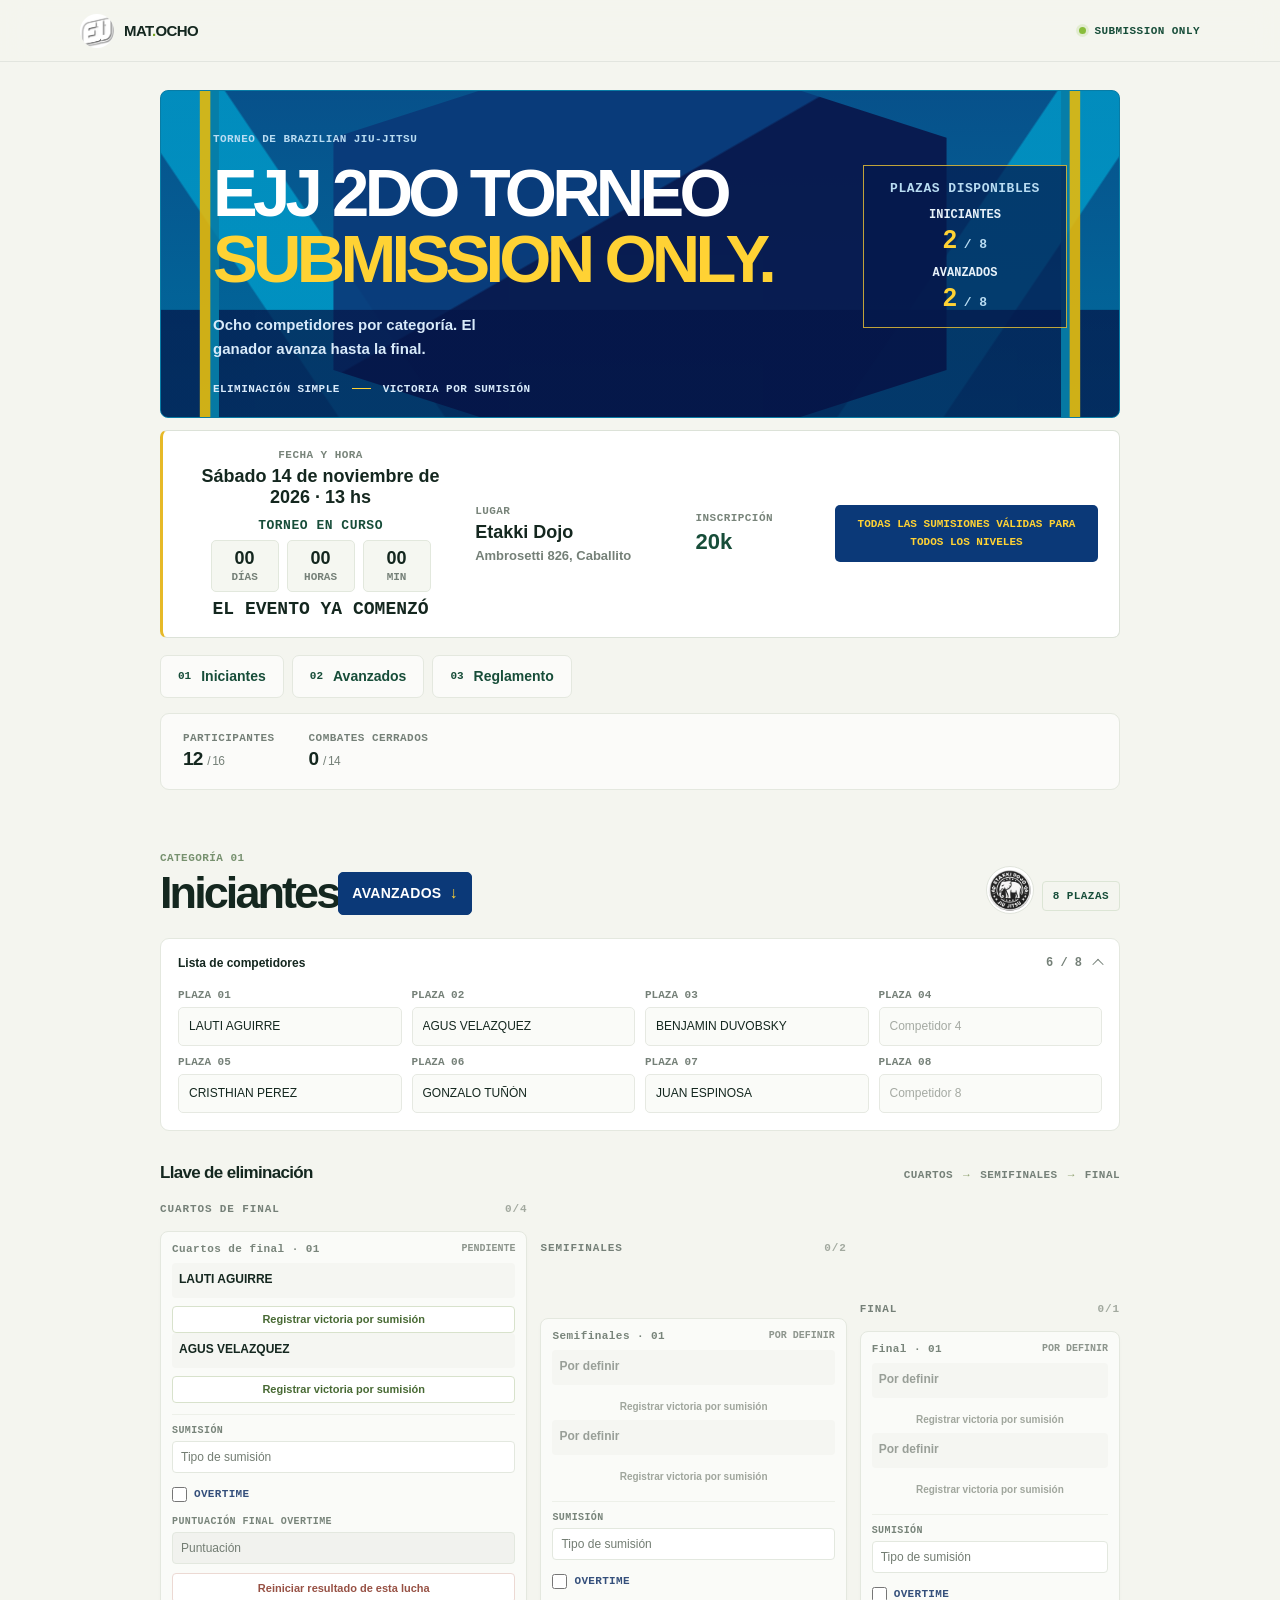
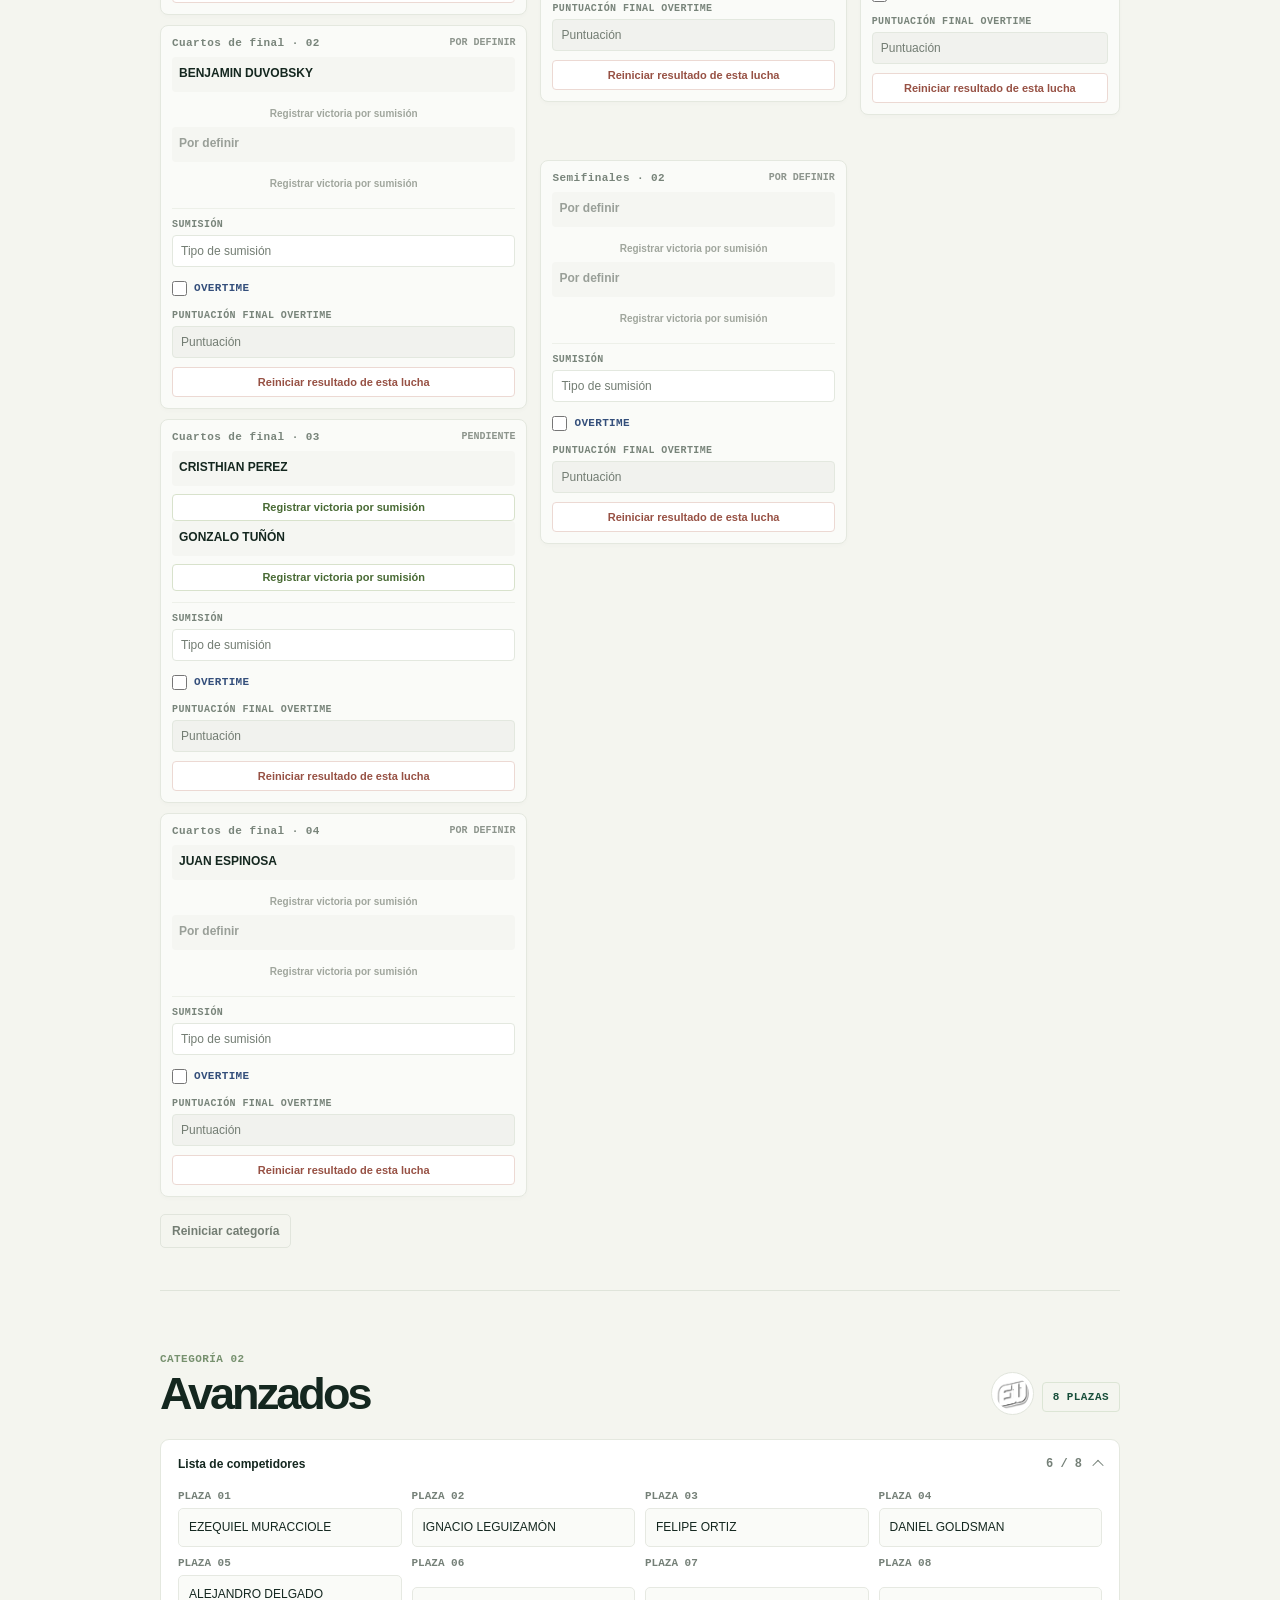
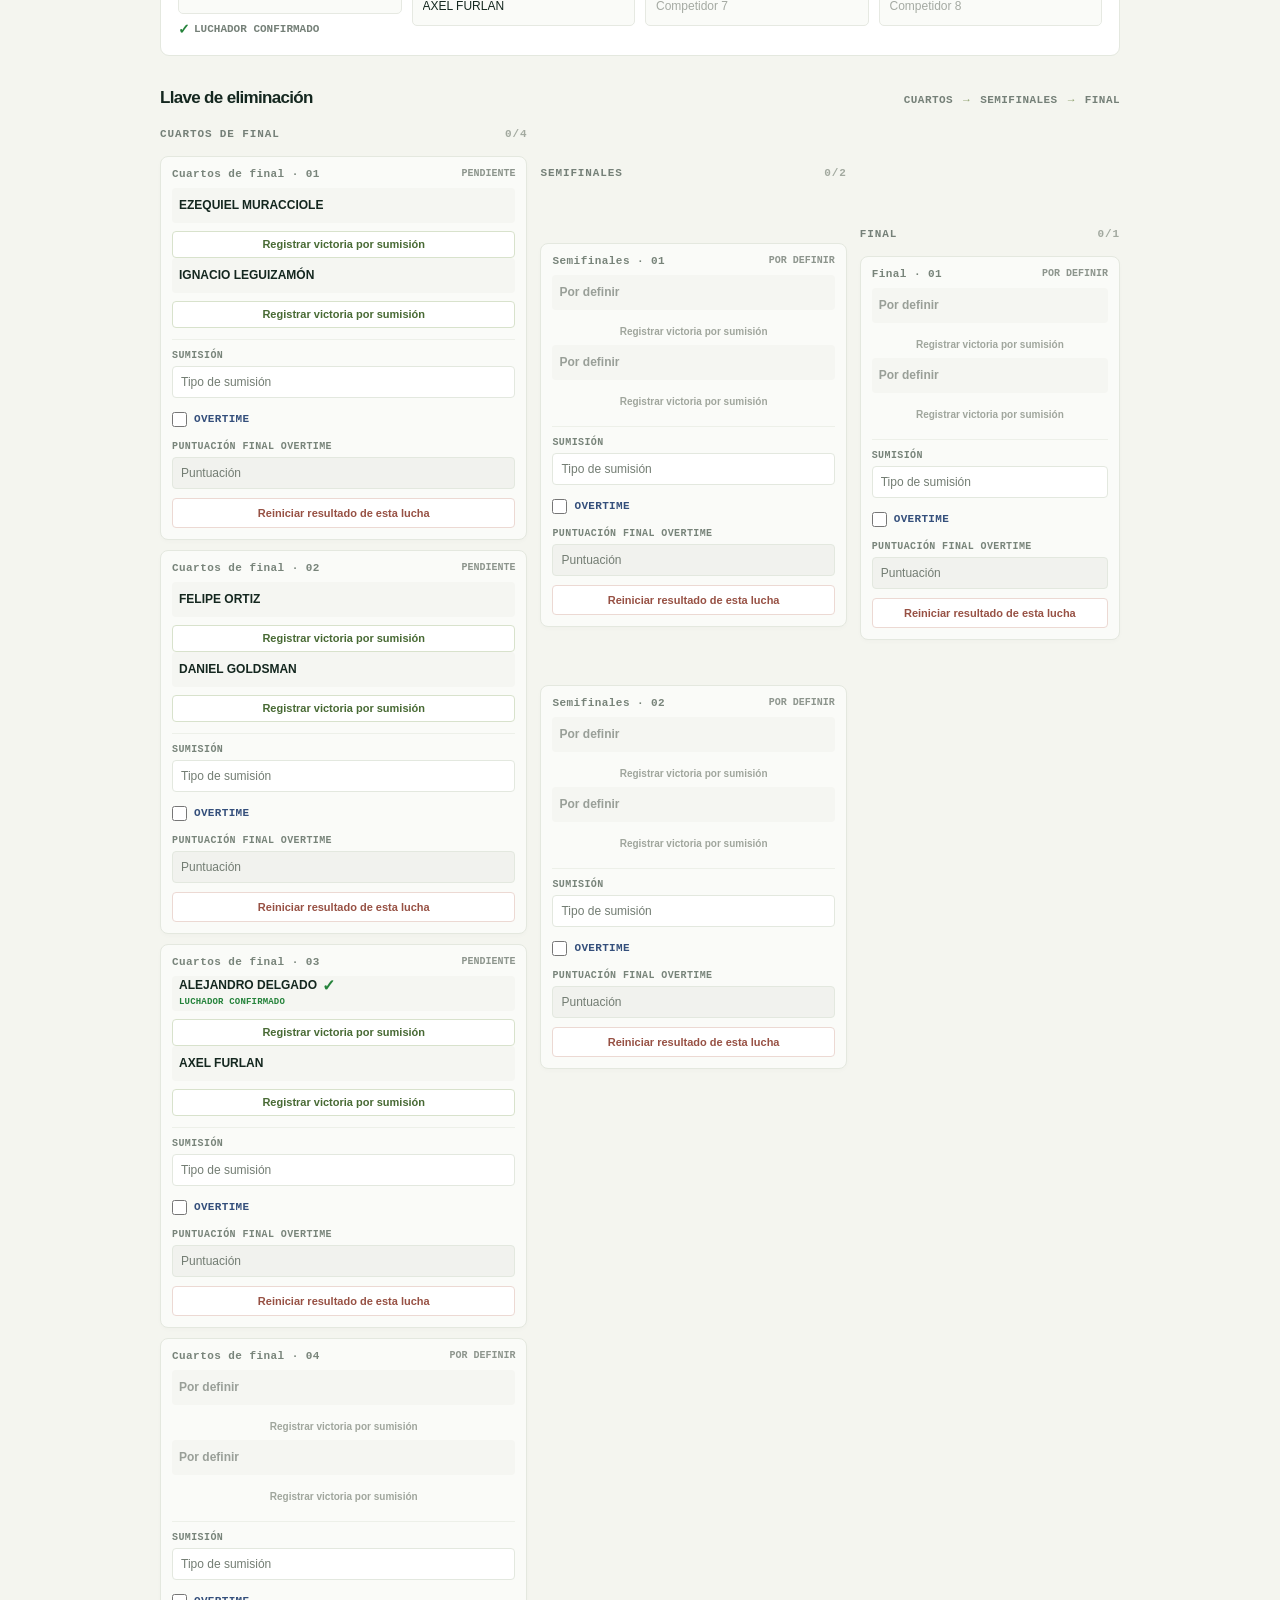
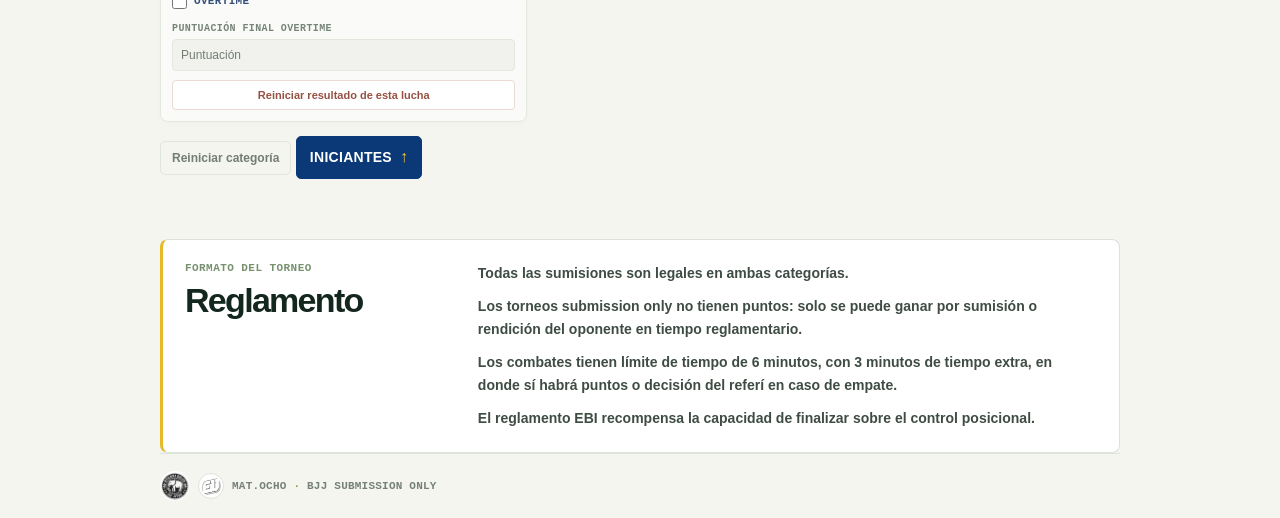
==== index.html @ 90701c27 "Show Alejandro confirmation in roster list Co-authored-by: Copilot App <223556219+Copilot@users.nore" ====
<!doctype html>
<html lang="es">
  <head>
    <meta charset="utf-8">
    <meta name="viewport" content="width=device-width, initial-scale=1">
    <meta name="theme-color" content="#102820">
    <meta name="description" content="Llaves y resultados de un torneo de Brazilian Jiu-Jitsu submission only.">
    <title>Torneo Submission Only | BJJ</title>
    <link rel="stylesheet" href="./styles.css">
    <script src="./app.js?v=20261014-alejandro-confirmed-roster" defer></script>
  </head>
  <body>
    <header class="topbar">
      <a class="brand" href="#inicio" aria-label="Inicio del torneo">
        <img class="brand-logo" src="./assets/etakki-monogram.png" alt="">
        <span>MAT<span class="brand-dot">.</span>OCHO</span>
      </a>
      <span class="format-badge"><span class="live-dot" aria-hidden="true"></span> SUBMISSION ONLY</span>
    </header>

    <main id="inicio">
      <section class="hero" aria-labelledby="page-title">
        <div class="hero-copy">
          <p class="eyebrow">TORNEO DE BRAZILIAN JIU-JITSU</p>
          <h1 id="page-title">EJJ 2DO TORNEO<br><span>SUBMISSION ONLY.</span></h1>
          <p class="hero-description">Ocho competidores por categoría. El ganador avanza hasta la final.</p>
        </div>
        <div class="hero-stamp" aria-label="Plazas disponibles por categoría" aria-live="polite">
          <span class="hero-stamp-title">PLAZAS DISPONIBLES</span>
          <div class="hero-stamp-row">
            <span class="hero-stamp-category">INICIANTES</span>
            <strong><span id="available-iniciantes">8</span><small> / 8</small></strong>
          </div>
          <div class="hero-stamp-row">
            <span class="hero-stamp-category">AVANZADOS</span>
            <strong><span id="available-avanzados">8</span><small> / 8</small></strong>
          </div>
        </div>
        <div class="hero-foot">
          <span>ELIMINACIÓN SIMPLE</span>
          <span class="hero-foot-divider" aria-hidden="true"></span>
          <span>VICTORIA POR SUMISIÓN</span>
        </div>
      </section>

      <section class="event-info" aria-label="Fecha, lugar y formato">
        <div class="event-detail">
          <span class="event-label">FECHA Y HORA</span>
          <strong>Sábado 14 de noviembre de 2026 · 13 hs</strong>
          <div class="event-countdown" id="event-countdown" role="timer" aria-live="off">
            <span class="countdown-label" id="countdown-label">FALTAN PARA EL TORNEO</span>
            <div class="countdown-values" id="countdown-values">
              <span><strong data-countdown="days">00</strong><small>DÍAS</small></span>
              <span><strong data-countdown="hours">00</strong><small>HORAS</small></span>
              <span><strong data-countdown="minutes">00</strong><small>MIN</small></span>
            </div>
            <strong class="countdown-started" id="countdown-started" hidden>EL EVENTO YA COMENZÓ</strong>
          </div>
        </div>
        <div class="event-detail">
          <span class="event-label">LUGAR</span>
          <strong>Etakki Dojo</strong>
          <span class="event-address">Ambrosetti 826, Caballito</span>
        </div>
        <div class="event-detail event-fee">
          <span class="event-label">INSCRIPCIÓN</span>
          <strong>20k</strong>
        </div>
        <p class="event-rule">TODAS LAS SUMISIONES VÁLIDAS PARA TODOS LOS NIVELES</p>
      </section>

      <nav class="category-nav" aria-label="Ir a una categoría">
        <a href="#iniciantes">01 <span>Iniciantes</span></a>
        <a href="#avanzados">02 <span>Avanzados</span></a>
        <a href="#reglamento">03 <span>Reglamento</span></a>
      </nav>

      <div id="app-message" class="app-message" role="status" aria-live="polite" hidden></div>

      <div class="tournament-summary" aria-live="polite">
        <div>
          <span class="summary-label">PARTICIPANTES</span>
          <strong id="participant-total">0 <small>/ 16</small></strong>
        </div>
        <div>
          <span class="summary-label">COMBATES CERRADOS</span>
          <strong id="match-total">0 <small>/ 14</small></strong>
        </div>
      </div>

      <section class="category-section" id="iniciantes" aria-labelledby="iniciantes-title">
        <div class="category-heading">
          <div>
            <p class="eyebrow">CATEGORÍA 01</p>
            <h2 id="iniciantes-title">Iniciantes</h2>
          </div>
          <a class="category-switch" href="#avanzados">AVANZADOS <span aria-hidden="true">↓</span></a>
          <img class="category-logo" src="./assets/etakki-dojo-patch.png" alt="Logo Etakki Dojo">
          <span class="division-tag">8 PLAZAS</span>
        </div>
        <details class="roster-panel" open>
          <summary>
            <span>Lista de competidores</span>
            <span class="roster-count" id="count-iniciantes">0 / 8</span>
          </summary>
          <div class="roster-grid" id="roster-iniciantes"></div>
        </details>
        <div class="bracket-heading">
          <h3>Llave de eliminación</h3>
          <span>CUARTOS <i>→</i> SEMIFINALES <i>→</i> FINAL</span>
        </div>
        <div class="bracket" id="bracket-iniciantes" aria-live="polite"></div>
        <button class="reset-button" type="button" data-action="reset" data-category="iniciantes">
          Reiniciar categoría
        </button>
      </section>

      <section class="category-section" id="avanzados" aria-labelledby="avanzados-title">
        <div class="category-heading">
          <div>
            <p class="eyebrow">CATEGORÍA 02</p>
            <h2 id="avanzados-title">Avanzados</h2>
          </div>
          <img class="category-logo category-logo-monogram" src="./assets/etakki-monogram.png" alt="Logo Etakki Dojo">
          <span class="division-tag">8 PLAZAS</span>
        </div>
        <details class="roster-panel" open>
          <summary>
            <span>Lista de competidores</span>
            <span class="roster-count" id="count-avanzados">0 / 8</span>
          </summary>
          <div class="roster-grid" id="roster-avanzados"></div>
        </details>
        <div class="bracket-heading">
          <h3>Llave de eliminación</h3>
          <span>CUARTOS <i>→</i> SEMIFINALES <i>→</i> FINAL</span>
        </div>
        <div class="bracket" id="bracket-avanzados" aria-live="polite"></div>
        <button class="reset-button" type="button" data-action="reset" data-category="avanzados">
          Reiniciar categoría
        </button>
        <a class="category-switch category-switch-back" href="#iniciantes">INICIANTES <span aria-hidden="true">↑</span></a>
      </section>

      <section class="rules-section" id="reglamento" aria-labelledby="rules-title">
        <div class="rules-heading">
          <p class="eyebrow">FORMATO DEL TORNEO</p>
          <h2 id="rules-title">Reglamento</h2>
        </div>
        <div class="rules-copy">
          <p>Todas las sumisiones son legales en ambas categorías.</p>
          <p>Los torneos submission only no tienen puntos: solo se puede ganar por sumisión o rendición del oponente en tiempo reglamentario.</p>
          <p>Los combates tienen límite de tiempo de 6 minutos, con 3 minutos de tiempo extra, en donde sí habrá puntos o decisión del referí en caso de empate.</p>
          <p>El reglamento EBI recompensa la capacidad de finalizar sobre el control posicional.</p>
        </div>
      </section>
    </main>

    <footer class="page-footer">
      <span class="footer-brand">
        <img src="./assets/etakki-dojo-patch.png" alt="" loading="lazy">
        <img class="footer-monogram" src="./assets/etakki-monogram.png" alt="" loading="lazy">
        <span>MAT.OCHO <span class="brand-dot">·</span> BJJ SUBMISSION ONLY</span>
      </span>
    </footer>
  </body>
</html>
---- styles.css ----
:root {
  color-scheme: light;
  --ink: #14271f;
  --muted: #758078;
  --green: #174d39;
  --lime: #d7f36a;
  --paper: #f4f5ef;
  --line: #e4e8df;
  --card: #fff;
  --mono: "DM Mono", "Courier New", monospace;
  --sans: "DM Sans", Arial, sans-serif;
  --display: "Space Grotesk", "DM Sans", sans-serif;
}

* {
  box-sizing: border-box;
}

html {
  scroll-behavior: smooth;
  scroll-padding-top: 82px;
}

body {
  margin: 0;
  background: var(--paper);
  color: var(--ink);
  font-family: var(--sans);
  -webkit-font-smoothing: antialiased;
}

button,
input {
  font: inherit;
}

.topbar {
  position: sticky;
  z-index: 10;
  top: 0;
  display: flex;
  height: 62px;
  align-items: center;
  justify-content: space-between;
  padding: 0 max(24px, calc((100vw - 1120px) / 2));
  border-bottom: 1px solid rgb(20 39 31 / 8%);
  background: rgb(244 245 239 / 94%);
  backdrop-filter: blur(14px);
}

.brand {
  display: inline-flex;
  align-items: center;
  gap: 10px;
  color: var(--ink);
  font-family: var(--display);
  font-size: 15px;
  font-weight: 700;
  letter-spacing: -0.04em;
  text-decoration: none;
}

.brand-mark {
  display: grid;
  width: 27px;
  height: 27px;
  place-items: center;
  border-radius: 50%;
  background: var(--green);
  color: var(--lime);
  font-size: 14px;
}

.brand-logo {
  width: 34px;
  height: 34px;
  flex: 0 0 auto;
  border-radius: 50%;
  background: #fff;
  object-fit: cover;
}

.brand-dot {
  color: #79a522;
}

.format-badge,
.eyebrow,
.division-tag,
.summary-label,
.bracket-heading > span,
.hero-foot,
.match-label,
.page-footer {
  font-family: var(--mono);
  font-size: 11px;
  font-weight: 700;
  letter-spacing: 0.04em;
}

.format-badge {
  display: inline-flex;
  align-items: center;
  gap: 8px;
  color: var(--green);
}

.live-dot {
  width: 7px;
  height: 7px;
  border-radius: 50%;
  background: #89bd3b;
  box-shadow: 0 0 0 3px rgb(137 189 59 / 16%);
}

main,
.page-footer {
  width: min(100% - 40px, 960px);
  margin-inline: auto;
}

.hero {
  position: relative;
  display: flex;
  min-height: 318px;
  align-items: center;
  justify-content: space-between;
  overflow: hidden;
  margin-top: 28px;
  padding: 42px 52px 56px;
  border: 1px solid #087ca5;
  border-radius: 8px;
  background:
    linear-gradient(56deg, transparent 0 15%, rgb(0 159 205 / 76%) 15.2% 24%, transparent 24.2%),
    linear-gradient(124deg, transparent 0 76%, rgb(0 159 205 / 76%) 76.2% 85%, transparent 85.2%),
    linear-gradient(180deg, #07518b 0%, #006c9e 100%);
  color: #fff;
}

.hero::after {
  position: absolute;
  top: -16%;
  left: 18%;
  width: 64%;
  height: 132%;
  background: linear-gradient(150deg, #0b3978 0 43%, #09164a 43.3% 100%);
  clip-path: polygon(50% 0, 100% 23%, 100% 77%, 50% 100%, 0 77%, 0 23%);
  content: "";
  filter: drop-shadow(0 0 0 #f4bc00) drop-shadow(0 0 5px rgb(0 0 0 / 60%));
  opacity: 0.9;
  pointer-events: none;
}

.hero::before {
  position: absolute;
  z-index: 1;
  inset: 0;
  background:
    linear-gradient(90deg, transparent 0 4%, #f4bc00 4.1% 5.1%, #087ca5 5.2% 6%, transparent 6.1% 93.9%, #087ca5 94% 94.8%, #f4bc00 94.9% 95.9%, transparent 96%),
    linear-gradient(180deg, transparent 0 67%, rgb(5 21 71 / 84%) 67.2% 100%);
  content: "";
  opacity: 0.85;
  pointer-events: none;
}

.hero-copy,
.hero-stamp,
.hero-foot {
  position: relative;
  z-index: 2;
}

.hero .eyebrow,
.category-heading .eyebrow {
  margin: 0 0 15px;
  color: #b9dcf2;
}

.hero h1 {
  margin: 0;
  font-family: var(--display);
  font-size: clamp(42px, 7vw, 67px);
  font-weight: 600;
  letter-spacing: -0.07em;
  line-height: 0.99;
}

.hero h1 span {
  color: #ffd234;
}

.hero-description {
  max-width: 300px;
  margin: 20px 0 0;
  color: #d8eafa;
  font-size: 15px;
  font-weight: 600;
  line-height: 1.6;
}

.hero-stamp {
  display: grid;
  width: 204px;
  gap: 12px;
  padding: 15px;
  border: 1px solid rgb(255 210 52 / 75%);
  background: rgb(5 25 76 / 70%);
  color: #ffd234;
  text-align: center;
}

.hero-stamp-title {
  color: #b9dcf2;
  font-family: var(--mono);
  font-size: 13px;
  font-weight: 700;
  letter-spacing: 0.04em;
}

.hero-stamp-row {
  display: grid;
  align-items: center;
  justify-items: center;
  gap: 3px;
}

.hero-stamp-category {
  color: #e8f2fa;
  font-family: var(--mono);
  font-size: 12px;
  font-weight: 700;
}

.hero-stamp-row strong {
  font-family: var(--display);
  font-size: 25px;
  font-weight: 700;
  letter-spacing: -0.04em;
  white-space: nowrap;
}

.hero-stamp-row strong small {
  color: #b9dcf2;
  font-family: var(--mono);
  font-size: 13px;
  font-weight: 700;
  letter-spacing: 0;
}

.hero-foot {
  position: absolute;
  bottom: 22px;
  left: 52px;
  display: flex;
  align-items: center;
  gap: 12px;
  color: #d8eafa;
  font-size: 11px;
  font-weight: 700;
}

.hero-foot-divider {
  width: 19px;
  height: 1px;
  background: #ffd234;
}

.event-info {
  display: grid;
  grid-template-columns: 1.35fr 1fr 0.6fr 1.3fr;
  align-items: center;
  gap: 18px;
  margin-top: 12px;
  padding: 18px 21px;
  border: 1px solid #dce2d8;
  border-left: 3px solid #e6b928;
  border-radius: 7px;
  background: #fff;
}

.event-detail {
  display: grid;
  gap: 5px;
}

.event-countdown {
  display: grid;
  justify-items: center;
  gap: 7px;
  margin-top: 5px;
  text-align: center;
}

.countdown-label {
  color: var(--green);
  font-family: var(--mono);
  font-size: 13px;
  font-weight: 700;
  letter-spacing: 0.04em;
}

.countdown-values {
  display: flex;
  justify-content: center;
  gap: 8px;
}

.countdown-values > span {
  display: grid;
  min-width: 68px;
  gap: 4px;
  padding: 8px 10px;
  border: 1px solid #e2e8dd;
  border-radius: 5px;
  background: #f5f7f1;
  text-align: center;
}

.countdown-values strong {
  color: var(--green);
  font-family: var(--display);
  font-size: 24px;
  font-weight: 700;
  line-height: 1;
}

.countdown-values small {
  color: var(--muted);
  font-family: var(--mono);
  font-size: 11px;
  font-weight: 700;
}

.countdown-started {
  color: var(--green);
  font-family: var(--mono);
  font-size: 15px;
  font-weight: 700;
}

.event-label {
  color: #78847a;
  font-family: var(--mono);
  font-size: 11px;
  font-weight: 700;
  letter-spacing: 0.04em;
}

.event-detail strong {
  color: var(--ink);
  font-size: 18px;
  font-weight: 800;
}

.event-detail:first-child {
  justify-items: center;
  text-align: center;
}

.event-fee strong {
  color: var(--green);
  font-family: var(--display);
  font-size: 22px;
  font-weight: 700;
}

.event-address {
  color: var(--muted);
  font-size: 13px;
  font-weight: 600;
}

.event-rule {
  margin: 0;
  padding: 11px 12px;
  border-radius: 5px;
  background: #0b3978;
  color: #ffd234;
  font-family: var(--mono);
  font-size: 11px;
  font-weight: 700;
  line-height: 1.6;
  text-align: center;
}

.category-nav {
  display: flex;
  flex-wrap: wrap;
  gap: 8px;
  margin: 17px 0 0;
}

.category-nav a {
  display: inline-flex;
  min-height: 43px;
  align-items: center;
  gap: 10px;
  padding: 0 17px;
  border: 1px solid var(--line);
  border-radius: 7px;
  background: rgb(255 255 255 / 65%);
  color: var(--green);
  font-family: var(--mono);
  font-size: 11px;
  font-weight: 700;
  text-decoration: none;
  transition: border-color 150ms ease, background 150ms ease;
}

.category-nav a:hover {
  border-color: #a5c274;
  background: white;
}

.category-nav a span {
  font-family: var(--sans);
  font-size: 14px;
  font-weight: 700;
}

.rules-section {
  display: grid;
  grid-template-columns: minmax(150px, 0.7fr) minmax(0, 1.6fr);
  gap: 22px;
  margin-top: 18px;
  padding: 22px;
  border: 1px solid #dce2d8;
  border-left: 3px solid #e6b928;
  border-radius: 8px;
  background: #fff;
  scroll-margin-top: 78px;
}

.rules-heading .eyebrow {
  margin: 0 0 7px;
  color: #77916f;
}

.rules-heading h2 {
  margin: 0;
  font-family: var(--display);
  font-size: clamp(26px, 4vw, 34px);
  font-weight: 700;
  letter-spacing: -0.05em;
}

.rules-copy {
  display: grid;
  gap: 10px;
}

.rules-copy p {
  margin: 0;
  color: #3e4c43;
  font-size: 14px;
  font-weight: 600;
  line-height: 1.65;
}

.app-message {
  margin-top: 16px;
  padding: 12px 15px;
  border: 1px solid #ddbb83;
  border-radius: 7px;
  background: #fff6e7;
  color: #65450f;
  font-size: 13px;
  line-height: 1.5;
}

.tournament-summary {
  display: flex;
  min-height: 77px;
  align-items: center;
  gap: 34px;
  margin-top: 15px;
  padding: 13px 22px;
  border: 1px solid var(--line);
  border-radius: 9px;
  background: rgb(255 255 255 / 64%);
}

.tournament-summary > div {
  display: grid;
  gap: 4px;
}

.summary-label {
  color: var(--muted);
  font-size: 11px;
  font-weight: 700;
}

.tournament-summary strong {
  font-family: var(--display);
  font-size: 19px;
  font-weight: 600;
  letter-spacing: -0.04em;
}

.tournament-summary strong small {
  color: var(--muted);
  font-size: 12px;
  font-weight: 500;
}

.category-section {
  padding: 62px 0 42px;
  scroll-margin-top: 67px;
}

.category-section + .category-section {
  border-top: 1px solid #dfe4da;
}

.category-heading {
  display: flex;
  align-items: end;
  justify-content: space-between;
  margin-bottom: 23px;
}

.category-logo {
  width: 48px;
  height: 48px;
  flex: 0 0 auto;
  margin: 0 8px 1px auto;
  border: 1px solid #e1e5dc;
  border-radius: 50%;
  background: #fff;
  object-fit: cover;
}

.category-logo-monogram {
  width: 43px;
  height: 43px;
  padding: 4px;
}

.category-switch {
  display: inline-flex;
  min-height: 43px;
  align-items: center;
  justify-content: center;
  gap: 8px;
  padding: 0 13px;
  border: 1px solid #0b3978;
  border-radius: 5px;
  background: #0b3978;
  color: #fff;
  font-family: var(--display);
  font-size: 14px;
  font-weight: 700;
  letter-spacing: 0.02em;
  text-decoration: none;
  transition: background 150ms ease, border-color 150ms ease;
}

.category-switch:hover {
  border-color: #07518b;
  background: #07518b;
}

.category-switch-back {
  margin-top: 14px;
}

.category-switch:focus-visible {
  outline: 3px solid #e6b928;
  outline-offset: 3px;
}

.category-switch span {
  color: #ffd234;
  font-size: 16px;
}

.category-heading .eyebrow {
  margin-bottom: 6px;
  color: #77916f;
  font-size: 11px;
  font-weight: 700;
}

.category-heading h2 {
  margin: 0;
  font-family: var(--display);
  font-size: clamp(34px, 6vw, 45px);
  font-weight: 600;
  letter-spacing: -0.065em;
  line-height: 1;
}

.division-tag {
  margin-bottom: 4px;
  padding: 8px 10px;
  border: 1px solid #dce5d5;
  border-radius: 4px;
  color: var(--green);
  font-size: 11px;
  font-weight: 700;
}

.roster-panel {
  overflow: hidden;
  border: 1px solid var(--line);
  border-radius: 9px;
  background: var(--card);
}

.roster-panel summary {
  display: flex;
  min-height: 49px;
  align-items: center;
  justify-content: space-between;
  padding: 0 17px;
  cursor: pointer;
  font-size: 12px;
  font-weight: 700;
  list-style: none;
}

.roster-panel summary::-webkit-details-marker {
  display: none;
}

.roster-panel summary::after {
  width: 7px;
  height: 7px;
  margin-left: 12px;
  border-right: 1.5px solid var(--muted);
  border-bottom: 1.5px solid var(--muted);
  content: "";
  transform: rotate(45deg) translateY(-2px);
  transition: transform 150ms ease;
}

.roster-panel[open] summary::after {
  transform: rotate(225deg) translate(-1px, -1px);
}

.roster-count {
  margin-left: auto;
  color: var(--muted);
  font-family: var(--mono);
  font-size: 12px;
  font-weight: 700;
}

.roster-grid {
  display: grid;
  grid-template-columns: repeat(4, minmax(0, 1fr));
  gap: 10px;
  padding: 1px 17px 17px;
}

.roster-field {
  display: grid;
  min-width: 0;
  gap: 6px;
}

.roster-field span {
  color: var(--muted);
  font-family: var(--mono);
  font-size: 11px;
  font-weight: 700;
}

.roster-field .roster-confirmation {
  display: flex;
  align-items: center;
  gap: 4px;
  color: #25833b;
  font-size: 10px;
  line-height: 1.3;
}

.roster-field .roster-confirmation-check {
  color: #25833b;
  font-family: var(--sans);
  font-size: 14px;
  font-weight: 800;
}

.roster-field input {
  width: 100%;
  min-width: 0;
  height: 39px;
  padding: 0 10px;
  border: 1px solid #e6e9e2;
  border-radius: 5px;
  outline: none;
  background: #fafbf8;
  color: var(--ink);
  font-size: 12px;
  transition: border-color 150ms ease, box-shadow 150ms ease;
}

.roster-field input:focus {
  border-color: #76954c;
  box-shadow: 0 0 0 3px rgb(118 149 76 / 13%);
}

.roster-field input::placeholder {
  color: #a5aaa3;
}

.bracket-heading {
  display: flex;
  align-items: baseline;
  justify-content: space-between;
  gap: 12px;
  margin: 32px 0 14px;
}

.bracket-heading h3 {
  margin: 0;
  font-family: var(--display);
  font-size: 17px;
  font-weight: 600;
  letter-spacing: -0.04em;
}

.bracket-heading > span {
  color: var(--muted);
  font-size: 11px;
  font-weight: 700;
  white-space: nowrap;
}

.bracket-heading i {
  padding: 0 3px;
  color: #8da16e;
  font-style: normal;
}

.bracket {
  display: grid;
  grid-template-columns: 1.2fr 1fr 0.85fr;
  gap: 13px;
  align-items: start;
}

.round-column {
  display: grid;
  gap: 10px;
  align-content: start;
}

.round-title {
  display: flex;
  min-height: 24px;
  align-items: center;
  justify-content: space-between;
  color: var(--muted);
  font-family: var(--mono);
  font-size: 11px;
  font-weight: 700;
  letter-spacing: 0.08em;
}

.round-title small {
  color: #a2a99f;
  font-size: 11px;
  font-weight: 700;
}

.match-card {
  min-width: 0;
  padding: 11px;
  border: 1px solid var(--line);
  border-radius: 8px;
  background: var(--card);
  box-shadow: 0 2px 4px rgb(22 41 31 / 2%);
}

.match-card.is-complete {
  border-color: #cadbb7;
  background: #fbfdf8;
}

.match-card.is-pending {
  background: #fafbf8;
}

.match-topline {
  display: flex;
  align-items: center;
  justify-content: space-between;
  gap: 5px;
  margin-bottom: 8px;
}

.match-label {
  color: #78847a;
  font-size: 11px;
  font-weight: 700;
  letter-spacing: 0.04em;
}

.match-status {
  color: #8d958d;
  font-family: var(--mono);
  font-size: 10px;
  font-weight: 700;
  text-align: right;
}

.match-status.is-winner {
  color: #4c7627;
}

.match-entrant {
  display: flex;
  min-height: 35px;
  align-items: center;
  justify-content: space-between;
  gap: 5px;
  padding: 0 7px;
  border-radius: 4px;
  background: #f5f6f2;
  color: #999f98;
  font-size: 12px;
  font-weight: 600;
  line-height: 1.3;
}

.match-entrant + .match-entrant {
  margin-top: 4px;
}

.match-entrant.has-name {
  color: var(--ink);
}

.match-entrant-content {
  display: grid;
  min-width: 0;
  grid-template-columns: minmax(0, 1fr) auto;
  align-items: center;
  gap: 3px 5px;
}

.entrant-confirmation {
  color: #25833b;
  font-size: 16px;
  font-weight: 800;
  line-height: 1;
}

.entrant-confirmation-label {
  grid-column: 1 / -1;
  color: #25833b;
  font-family: var(--mono);
  font-size: 9px;
  font-weight: 700;
  letter-spacing: 0.02em;
}

.match-entrant.is-winner {
  background: #eff6e7;
  color: #365925;
  font-weight: 700;
}

.winner-button {
  width: 100%;
  min-height: 27px;
  margin-top: 8px;
  padding: 4px 6px;
  border: 1px solid #d8e2cc;
  border-radius: 4px;
  background: #fff;
  color: #486a34;
  cursor: pointer;
  font-size: 11px;
  font-weight: 700;
  transition: background 150ms ease, border-color 150ms ease;
}

.winner-button:hover:not(:disabled) {
  border-color: #789a56;
  background: #f4f8ee;
}

.winner-button.is-selected {
  border-color: #a9c68c;
  background: #eaf4df;
  color: #3e7028;
}

.winner-button:disabled {
  border-color: transparent;
  background: transparent;
  color: #a0a69d;
  cursor: default;
  font-size: 10px;
  font-weight: 600;
}

.match-details {
  display: grid;
  gap: 8px;
  margin-top: 11px;
  padding-top: 10px;
  border-top: 1px solid #edf0e9;
}

.match-field {
  display: grid;
  min-width: 0;
  gap: 5px;
}

.match-field > span {
  color: #78847a;
  font-family: var(--mono);
  font-size: 10px;
  font-weight: 700;
  letter-spacing: 0.04em;
}

.match-field input {
  width: 100%;
  min-width: 0;
  height: 32px;
  padding: 0 8px;
  border: 1px solid #e3e8df;
  border-radius: 4px;
  outline: none;
  background: #fff;
  color: var(--ink);
  font-size: 12px;
}

.match-field input:focus {
  border-color: #789a56;
  box-shadow: 0 0 0 2px rgb(118 149 76 / 12%);
}

.match-field input::placeholder {
  color: #737d73;
}

.match-field input:disabled {
  background: #f1f2ee;
  color: #899087;
  cursor: not-allowed;
}

.overtime-toggle {
  display: flex;
  min-height: 27px;
  align-items: center;
  gap: 7px;
  color: #344f7b;
  font-family: var(--mono);
  font-size: 11px;
  font-weight: 700;
  letter-spacing: 0.03em;
  cursor: pointer;
}

.overtime-toggle input {
  width: 15px;
  height: 15px;
  margin: 0;
  accent-color: #3c8d57;
}

.match-reset-button {
  width: 100%;
  min-height: 30px;
  margin-top: 9px;
  padding: 5px 7px;
  border: 1px solid #ecd9d3;
  border-radius: 4px;
  background: #fff;
  color: #975144;
  cursor: pointer;
  font-size: 11px;
  font-weight: 700;
  line-height: 1.3;
  transition: border-color 150ms ease, background 150ms ease;
}

.match-reset-button:hover {
  border-color: #d9a89c;
  background: #fff7f4;
}

.reset-button {
  min-height: 34px;
  margin-top: 17px;
  padding: 0 11px;
  border: 1px solid #e1e5dc;
  border-radius: 5px;
  background: transparent;
  color: #737d73;
  cursor: pointer;
  font-size: 12px;
  font-weight: 700;
  transition: border-color 150ms ease, color 150ms ease;
}

.reset-button:hover {
  border-color: #b8c5aa;
  color: #38542d;
}

.page-footer {
  display: flex;
  min-height: 65px;
  align-items: center;
  justify-content: space-between;
  gap: 12px;
  border-top: 1px solid #dfe4da;
  color: var(--muted);
  font-size: 11px;
  font-weight: 700;
  letter-spacing: 0.02em;
}

.footer-brand {
  display: inline-flex;
  align-items: center;
  gap: 8px;
}

.footer-brand img {
  width: 30px;
  height: 30px;
  border-radius: 50%;
  background: #fff;
  object-fit: cover;
}

.footer-brand img.footer-monogram {
  width: 26px;
  height: 26px;
  padding: 2px;
  border: 1px solid #dfe4da;
}

@media (min-width: 700px) {
  .round-column:nth-child(2) {
    padding-top: 39px;
    gap: 58px;
  }

  .round-column:nth-child(3) {
    padding-top: 100px;
  }
}

@media (max-width: 620px) {
  main,
  .page-footer {
    width: min(100% - 28px, 520px);
  }

  .topbar {
    height: 56px;
    padding-inline: 15px;
  }

  .hero {
    display: grid;
    min-height: 0;
    align-content: start;
    margin-top: 14px;
    padding: 30px 23px 58px;
    border-radius: 12px;
  }

  .hero-copy {
    width: 100%;
  }

  .hero h1 {
    font-size: clamp(29px, 9vw, 48px);
  }

  .hero-description {
    max-width: 245px;
    font-size: 14px;
  }

  .hero-stamp {
    position: relative;
    right: auto;
    bottom: auto;
    width: min(100%, 245px);
    justify-self: end;
    margin: 18px 0 24px;
    gap: 10px;
    padding: 12px;
    transform: none;
    transform-origin: right bottom;
  }

  .hero-stamp-title {
    font-size: 12px;
  }

  .hero-stamp-category {
    font-size: 11px;
  }

  .hero-stamp-row strong {
    font-size: 23px;
  }

  .hero-stamp-row strong small {
    font-size: 12px;
  }

  .event-detail:first-child > strong {
    font-size: clamp(18px, 5vw, 22px);
    line-height: 1.3;
  }

  .countdown-label {
    font-size: 12px;
  }

  .countdown-values {
    gap: 6px;
  }

  .countdown-values > span {
    min-width: 66px;
    padding: 8px;
  }

  .countdown-values strong {
    font-size: 23px;
  }

  .countdown-values small {
    font-size: 10px;
  }

  .hero::after {
    top: -10%;
    left: 16%;
    width: 68%;
    height: 120%;
  }

  .hero-foot {
    right: 15px;
    bottom: 19px;
    left: 22px;
    gap: 7px;
    font-size: 10px;
    letter-spacing: 0.04em;
  }

  .hero-foot-divider {
    width: 12px;
  }

  .event-info {
    grid-template-columns: 1fr;
    gap: 13px;
    padding: 15px;
  }

  .rules-section {
    grid-template-columns: 1fr;
    gap: 12px;
    padding: 17px;
  }

  .rules-copy p {
    font-size: 14px;
  }

  .event-rule {
    font-size: 10px;
  }

  .format-badge {
    gap: 6px;
    font-size: 10px;
  }

  .tournament-summary {
    min-height: 73px;
    gap: 19px;
    padding: 12px;
  }

  .summary-label {
    font-size: 10px;
    letter-spacing: 0.04em;
  }

  .tournament-summary strong {
    font-size: 17px;
  }

  .category-heading {
    display: grid;
    grid-template-columns: minmax(0, 1fr) auto;
    align-items: center;
    column-gap: 10px;
    row-gap: 6px;
  }

  .category-heading > div {
    grid-column: 1;
    grid-row: 1 / span 3;
  }

  .category-switch {
    min-height: 38px;
    grid-column: 2;
    grid-row: 2;
    justify-self: stretch;
    padding-inline: 8px;
    font-size: 14px;
  }

  .category-logo {
    width: 36px;
    height: 36px;
    grid-column: 2;
    grid-row: 1;
    margin: 0 auto;
  }

  .category-logo-monogram {
    width: 34px;
    height: 34px;
  }

  .category-heading .division-tag {
    grid-column: 2;
    grid-row: 3;
    justify-self: center;
  }

  .division-tag {
    padding: 7px 8px;
    font-size: 10px;
    white-space: nowrap;
  }

  .category-section {
    padding-top: 48px;
    padding-bottom: 34px;
  }

  .roster-grid {
    grid-template-columns: repeat(2, minmax(0, 1fr));
    gap: 9px;
    padding-inline: 12px;
  }

  .roster-panel summary {
    padding-inline: 12px;
  }

  .bracket-heading {
    align-items: start;
    flex-direction: column;
    gap: 5px;
    margin-top: 27px;
  }

  .bracket {
    grid-template-columns: 1fr;
    gap: 14px;
  }

  .round-column {
    grid-template-columns: repeat(2, minmax(0, 1fr));
  }

  .round-title {
    grid-column: 1 / -1;
    min-height: 19px;
  }

  .round-column:nth-child(2),
  .round-column:nth-child(3) {
    padding-top: 0;
    gap: 10px;
  }

  .round-column:nth-child(3) {
    grid-template-columns: 1fr;
  }

  .match-card {
    padding: 11px;
  }

  .match-entrant {
    min-height: 43px;
    font-size: 12px;
  }

  .winner-button {
    min-height: 38px;
    padding: 6px;
    font-size: 11px;
  }

  .match-field input {
    min-height: 38px;
    font-size: 12px;
  }

  .match-reset-button {
    min-height: 38px;
    font-size: 10px;
  }

  .roster-field input {
    min-height: 44px;
    font-size: 14px;
  }

  .page-footer {
    align-items: start;
    flex-direction: column;
    justify-content: center;
    padding-block: 15px;
    line-height: 1.5;
  }
}

@media (max-width: 360px) {
  .hero-stamp {
    width: min(100%, 245px);
  }

  .hero-foot {
    font-size: 9px;
  }

  .tournament-summary {
    gap: 13px;
  }

  .category-logo {
    width: 34px;
    height: 34px;
  }

  .category-logo-monogram {
    width: 32px;
    height: 32px;
  }
}

@media (prefers-reduced-motion: reduce) {
  *,
  *::before,
  *::after {
    scroll-behavior: auto !important;
    transition-duration: 0.01ms !important;
  }
}
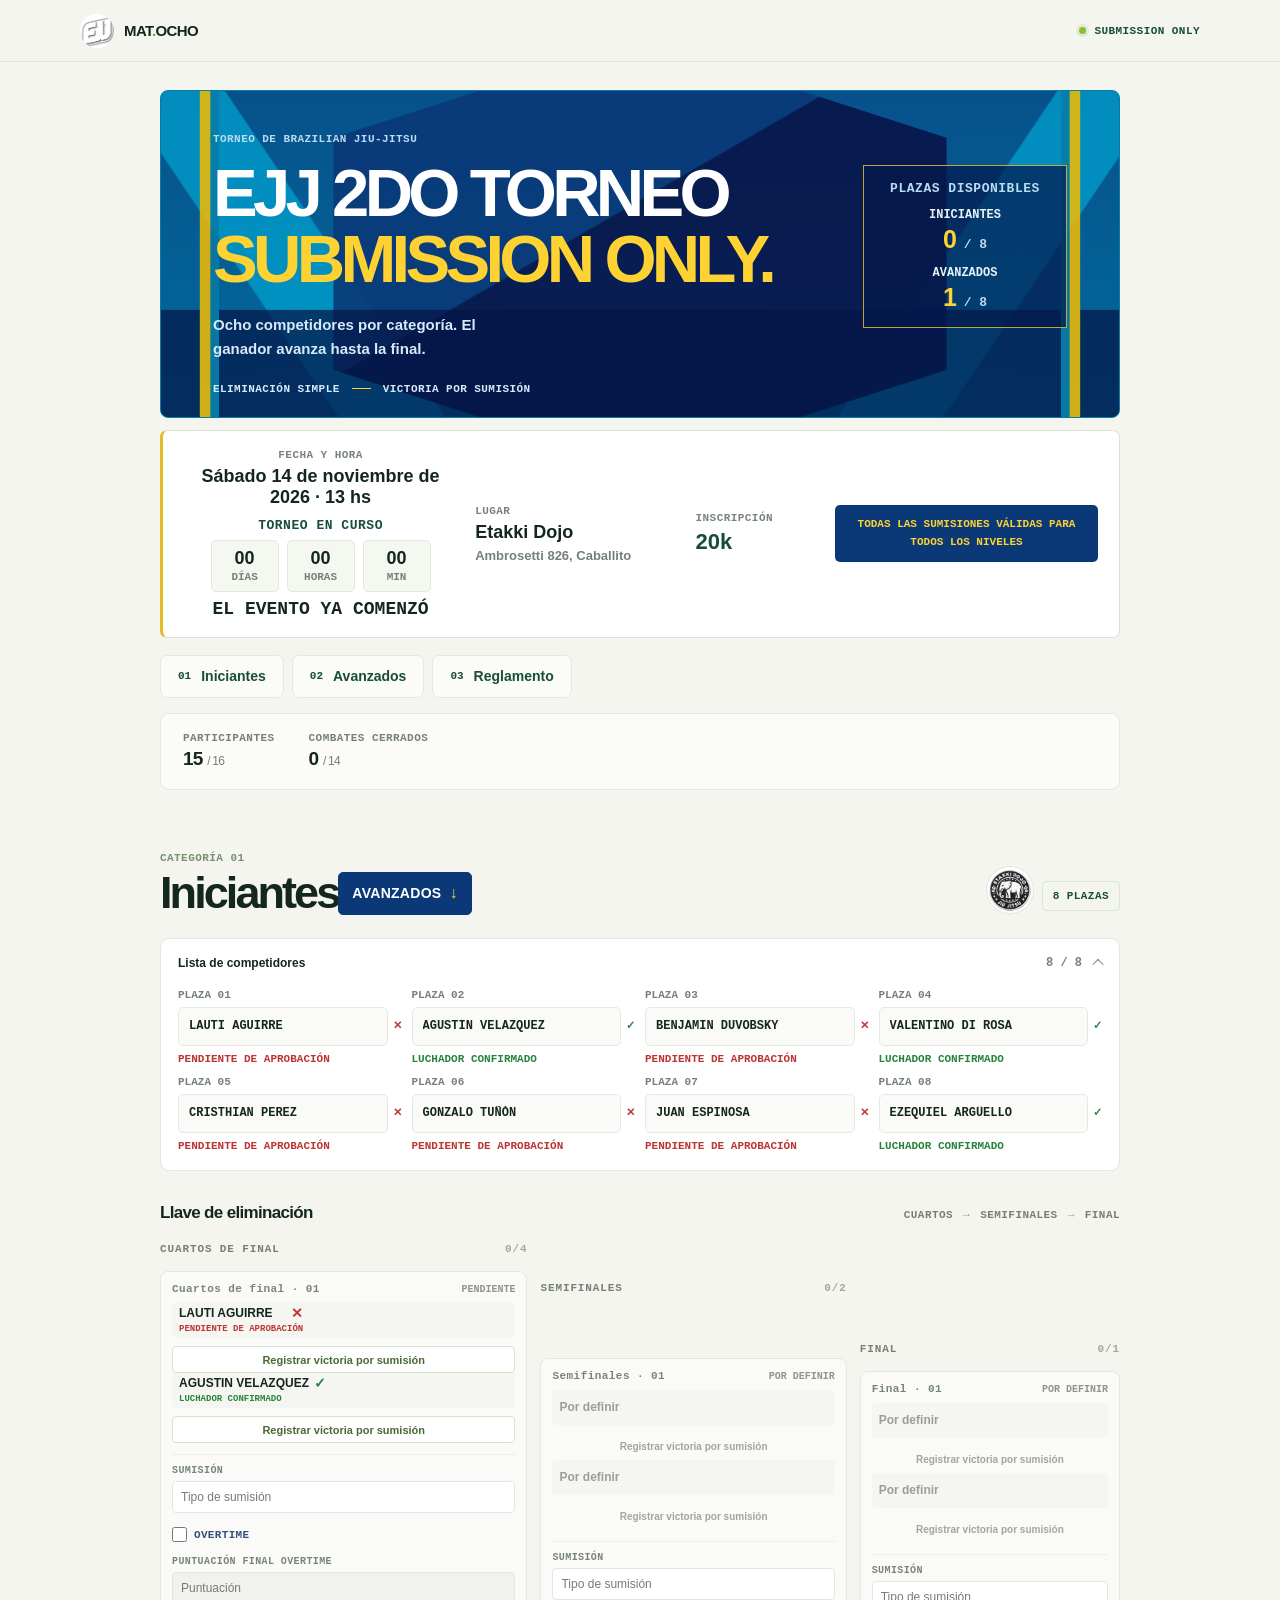
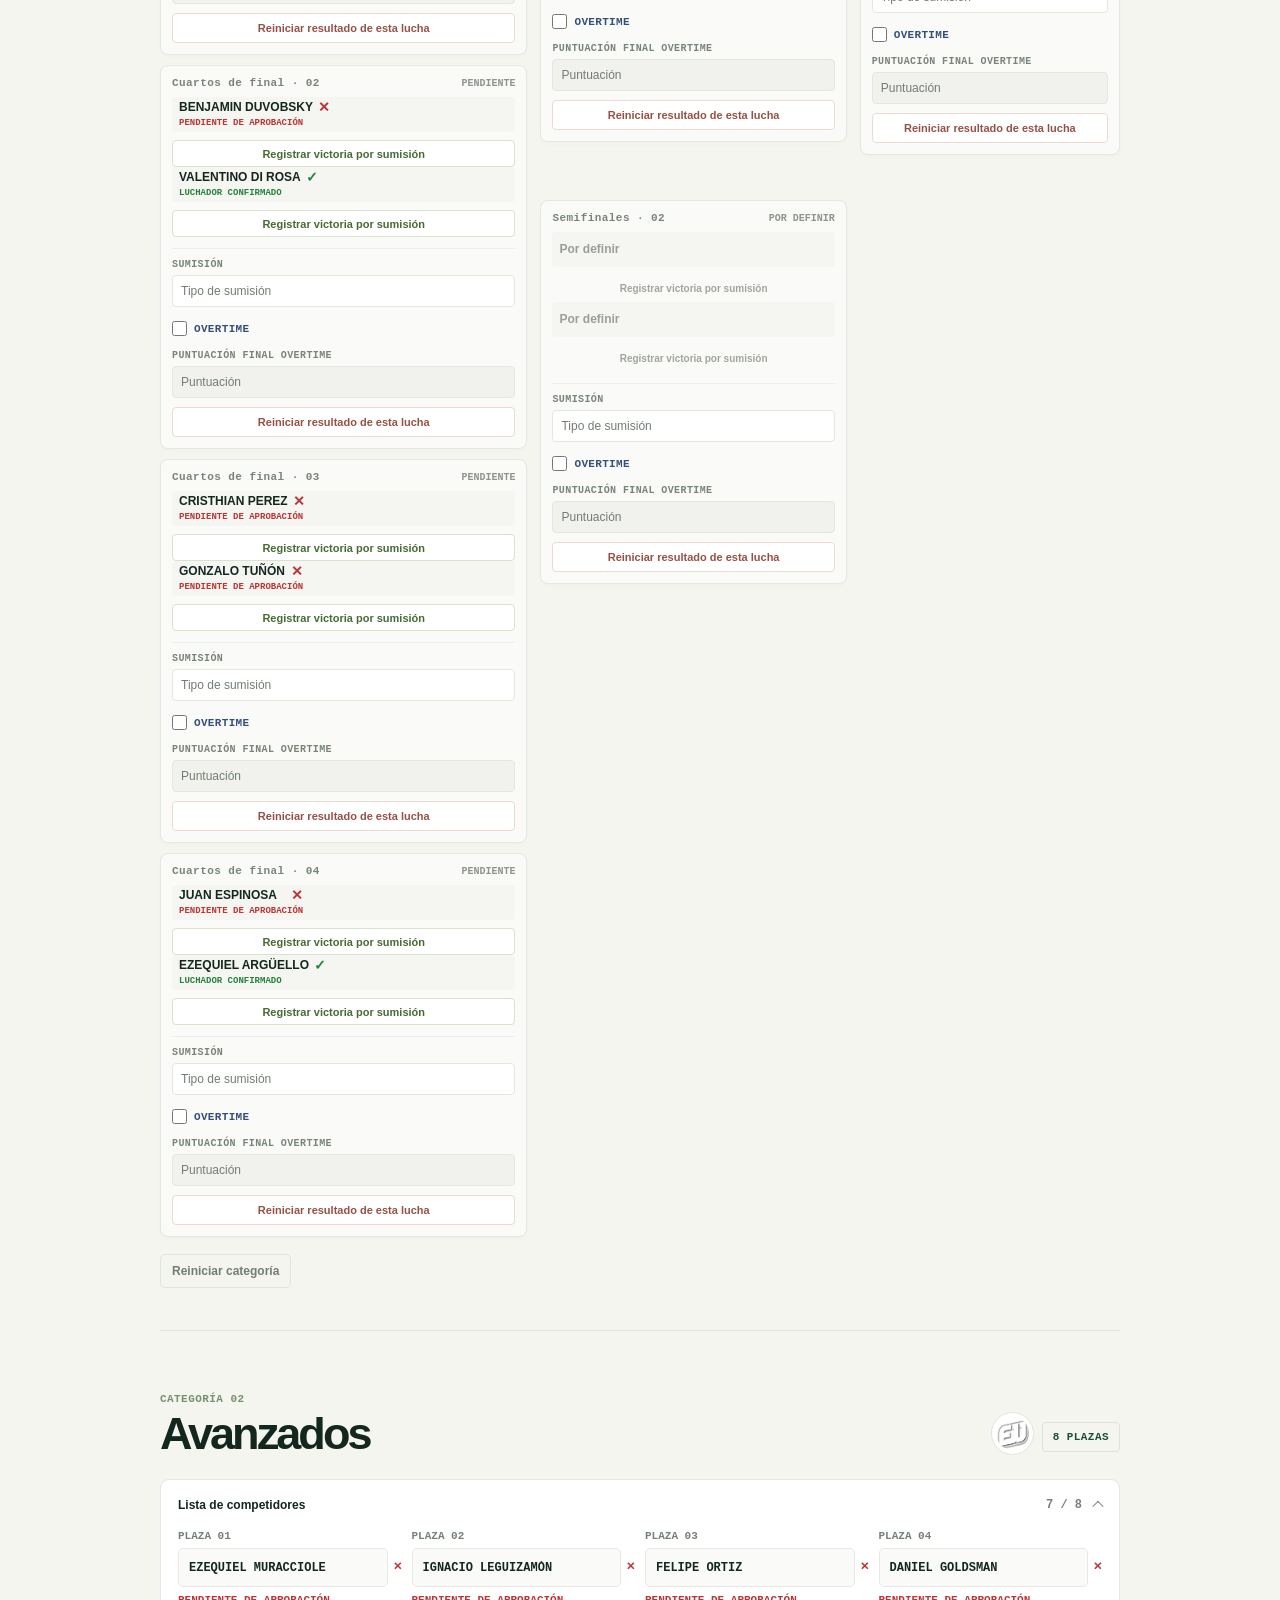
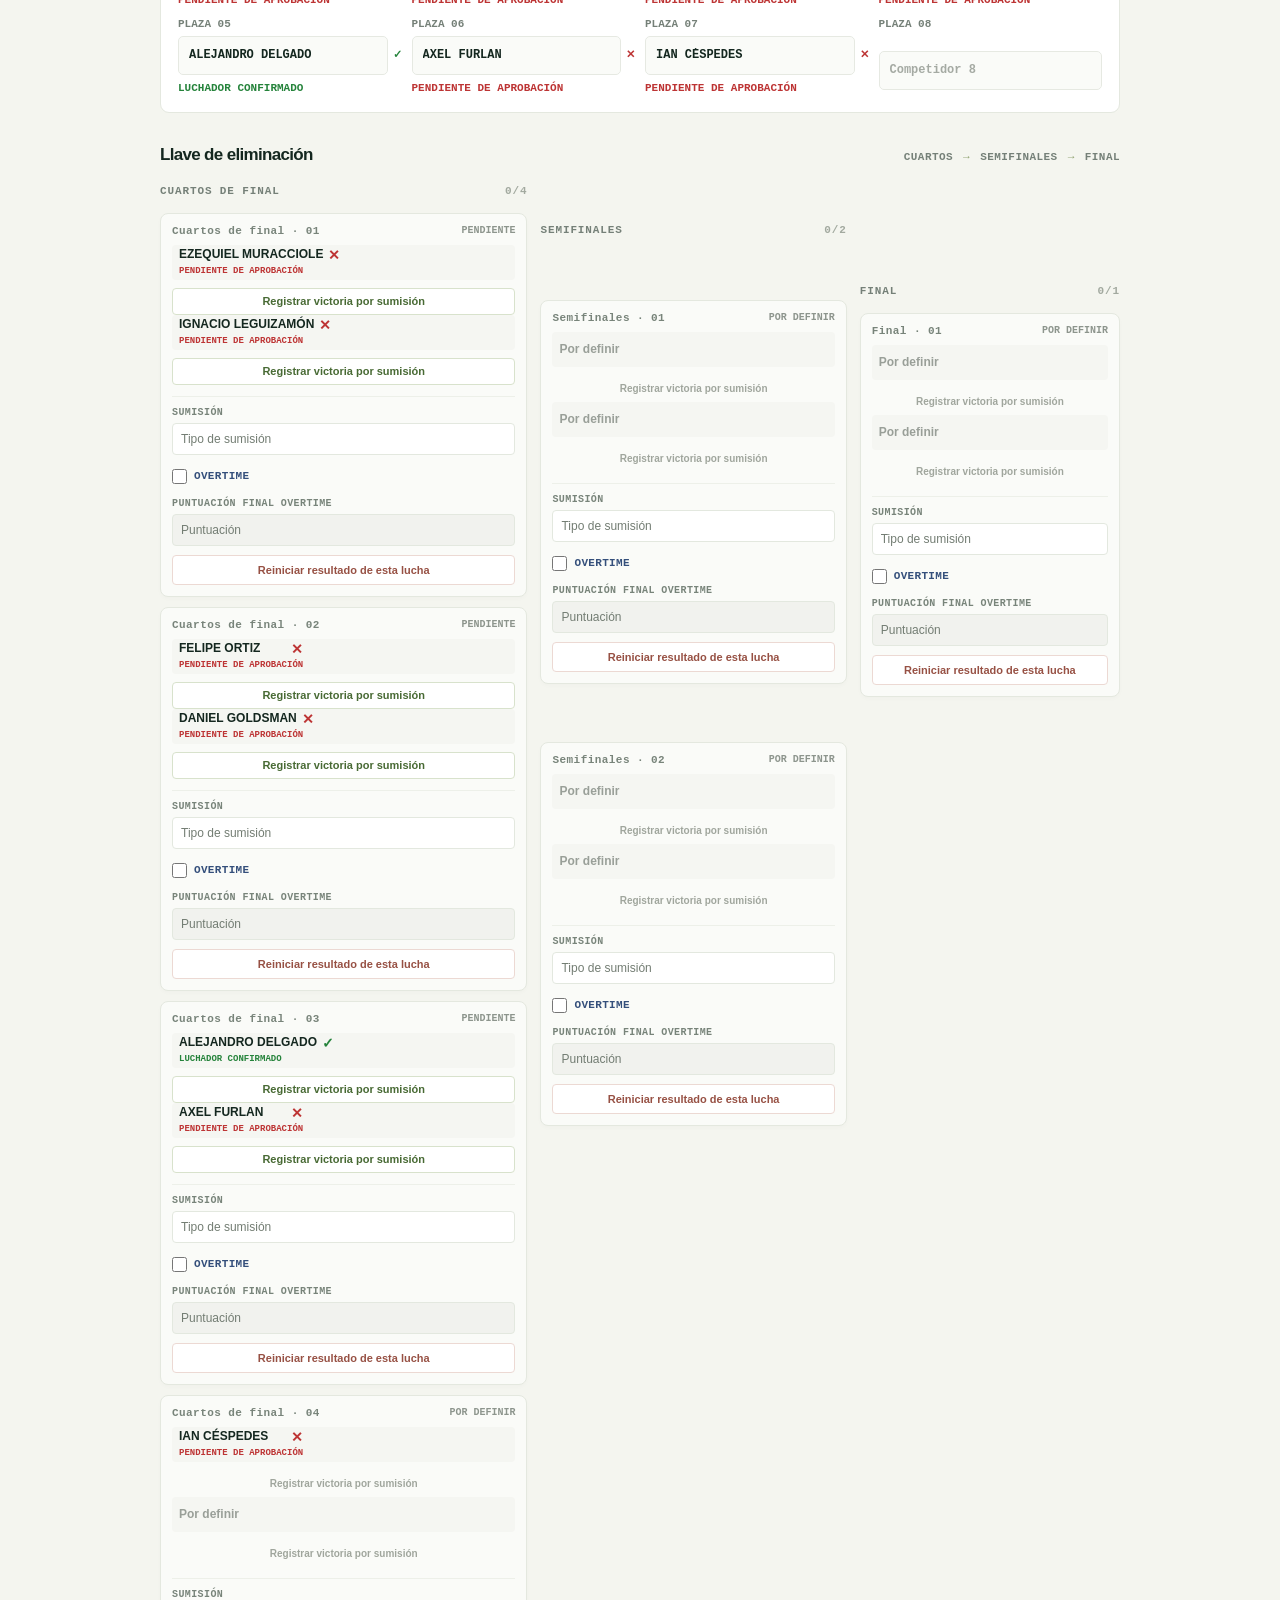
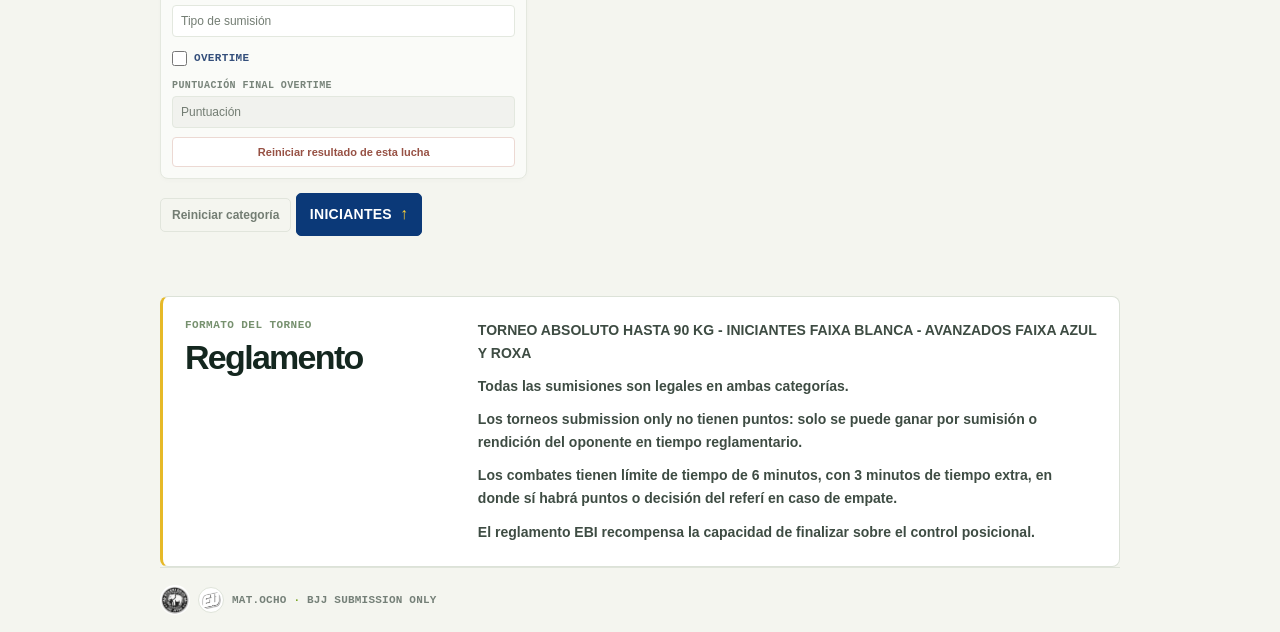
==== commit 0e7c2443: "Update confirmed tournament participants Co-authored-by: Copilot App <223556219+Copilot@users.norepl" ====
--- a/index.html
+++ b/index.html
@@ -6,8 +6,8 @@
     <meta name="theme-color" content="#102820">
     <meta name="description" content="Llaves y resultados de un torneo de Brazilian Jiu-Jitsu submission only.">
     <title>Torneo Submission Only | BJJ</title>
-    <link rel="stylesheet" href="./styles.css">
-    <script src="./app.js?v=20261014-alejandro-confirmed-roster" defer></script>
+    <link rel="stylesheet" href="./styles.css?v=20261017-participant-status">
+    <script src="./app.js?v=20261017-confirmed-roster" defer></script>
   </head>
   <body>
     <header class="topbar">
@@ -148,6 +148,7 @@
           <h2 id="rules-title">Reglamento</h2>
         </div>
         <div class="rules-copy">
+          <p>TORNEO ABSOLUTO HASTA 90 KG - INICIANTES FAIXA BLANCA - AVANZADOS FAIXA AZUL Y ROXA</p>
           <p>Todas las sumisiones son legales en ambas categorías.</p>
           <p>Los torneos submission only no tienen puntos: solo se puede ganar por sumisión o rendición del oponente en tiempo reglamentario.</p>
           <p>Los combates tienen límite de tiempo de 6 minutos, con 3 minutos de tiempo extra, en donde sí habrá puntos o decisión del referí en caso de empate.</p>
--- a/styles.css
+++ b/styles.css
@@ -660,6 +660,13 @@
   gap: 6px;
 }
 
+.roster-name-row {
+  display: flex;
+  min-width: 0;
+  align-items: center;
+  gap: 5px;
+}
+
 .roster-field span {
   color: var(--muted);
   font-family: var(--mono);
@@ -667,20 +674,30 @@
   font-weight: 700;
 }
 
-.roster-field .roster-confirmation {
-  display: flex;
-  align-items: center;
-  gap: 4px;
+.participant-status-icon.is-confirmed,
+.participant-status-label.is-confirmed {
   color: #25833b;
-  font-size: 10px;
+}
+
+.participant-status-icon.is-pending,
+.participant-status-label.is-pending {
+  color: #bd3434;
+}
+
+.participant-status-label {
+  display: block;
+  font-family: var(--mono);
+  font-size: 9px;
+  font-weight: 700;
   line-height: 1.3;
 }
 
-.roster-field .roster-confirmation-check {
-  color: #25833b;
+.participant-status-icon {
   font-family: var(--sans);
   font-size: 14px;
   font-weight: 800;
+  line-height: 1;
+  flex: 0 0 auto;
 }
 
 .roster-field input {
@@ -842,20 +859,9 @@
   gap: 3px 5px;
 }
 
-.entrant-confirmation {
-  color: #25833b;
-  font-size: 16px;
-  font-weight: 800;
-  line-height: 1;
-}
-
-.entrant-confirmation-label {
+.entrant-participant-status {
   grid-column: 1 / -1;
-  color: #25833b;
-  font-family: var(--mono);
   font-size: 9px;
-  font-weight: 700;
-  letter-spacing: 0.02em;
 }
 
 .match-entrant.is-winner {
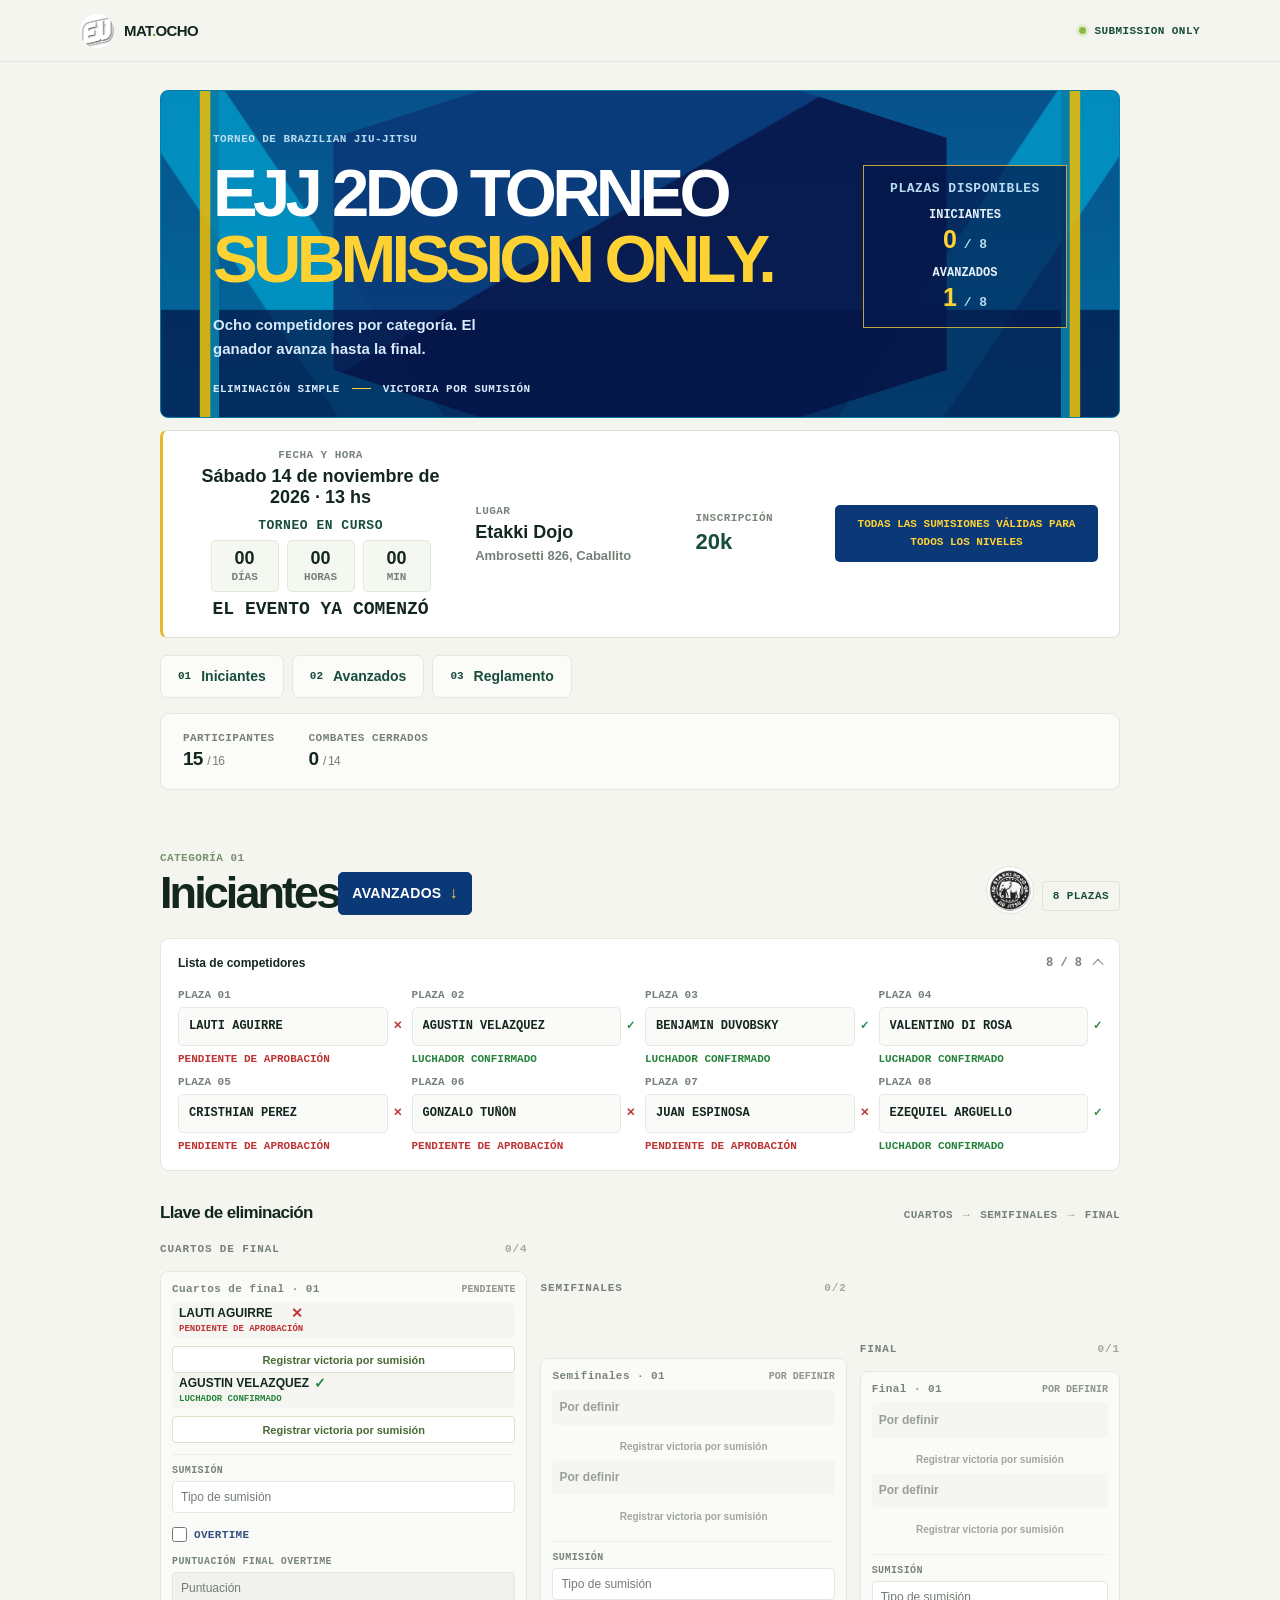
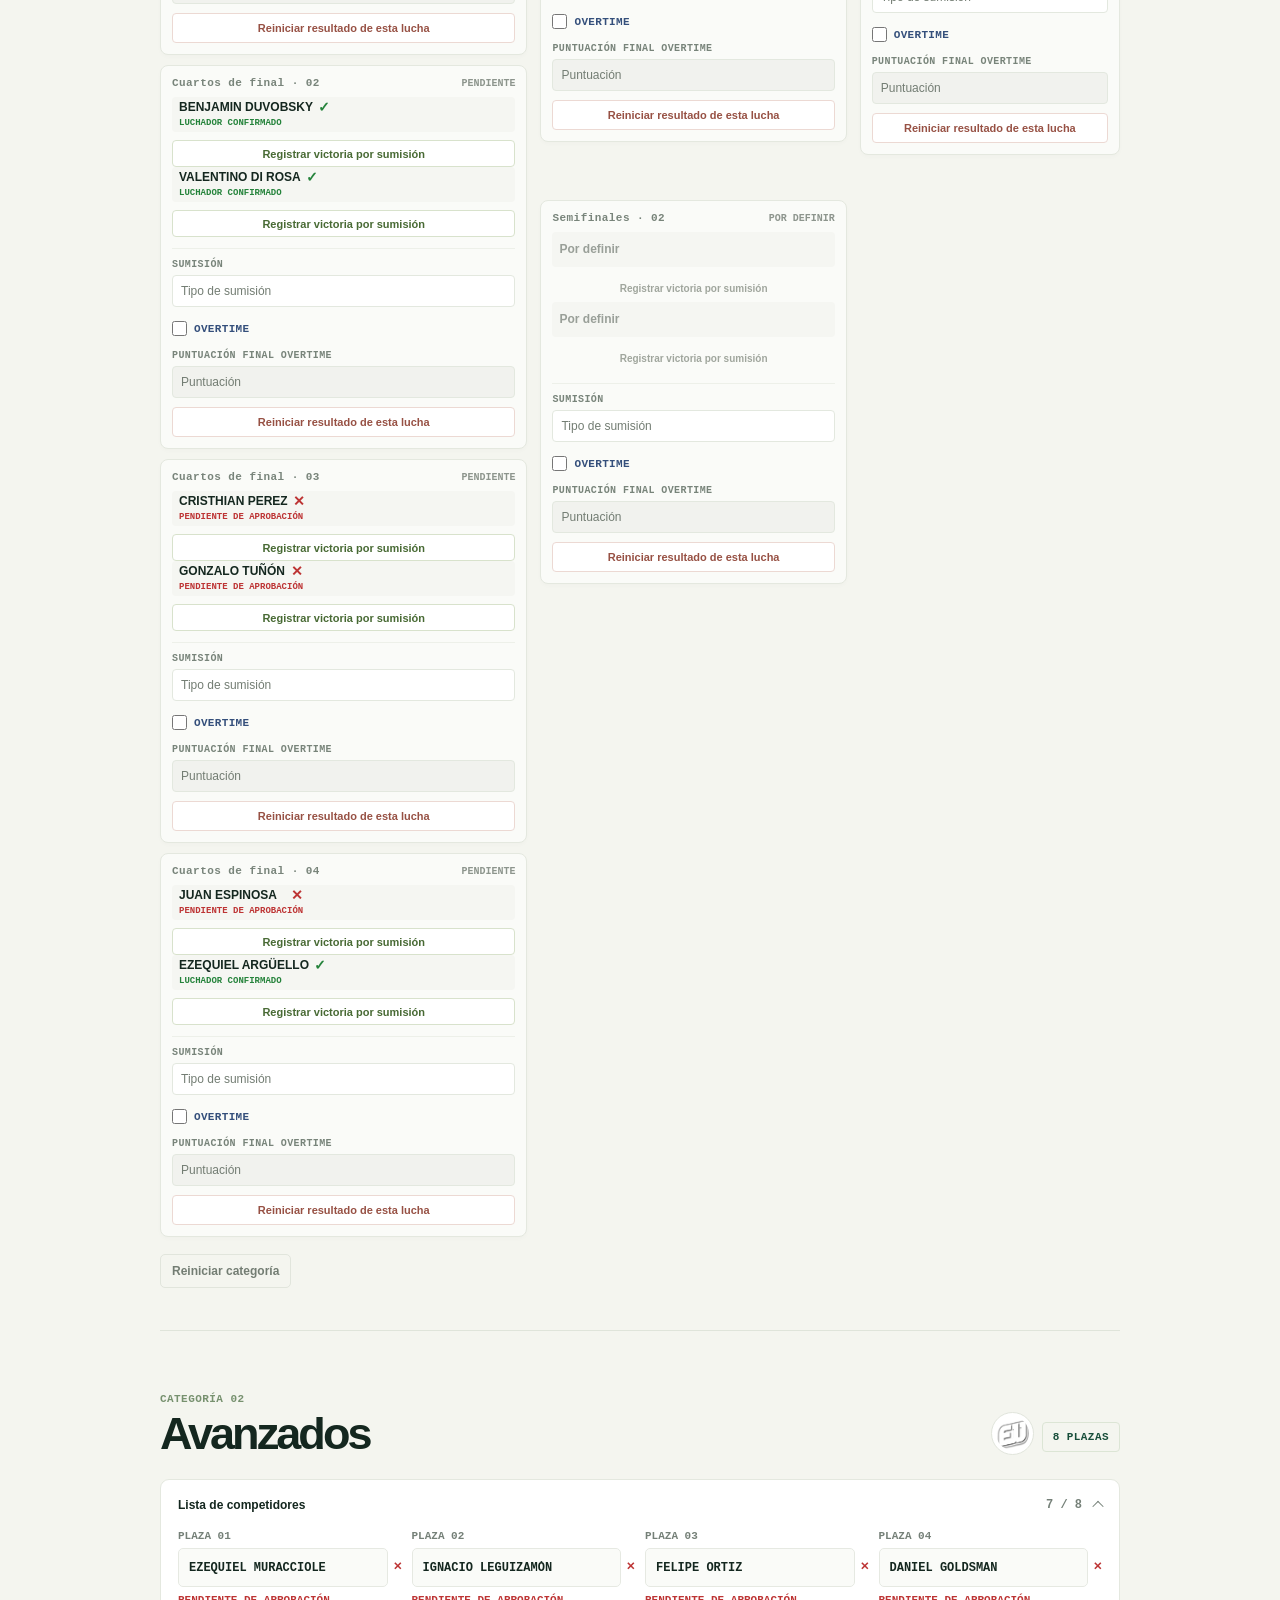
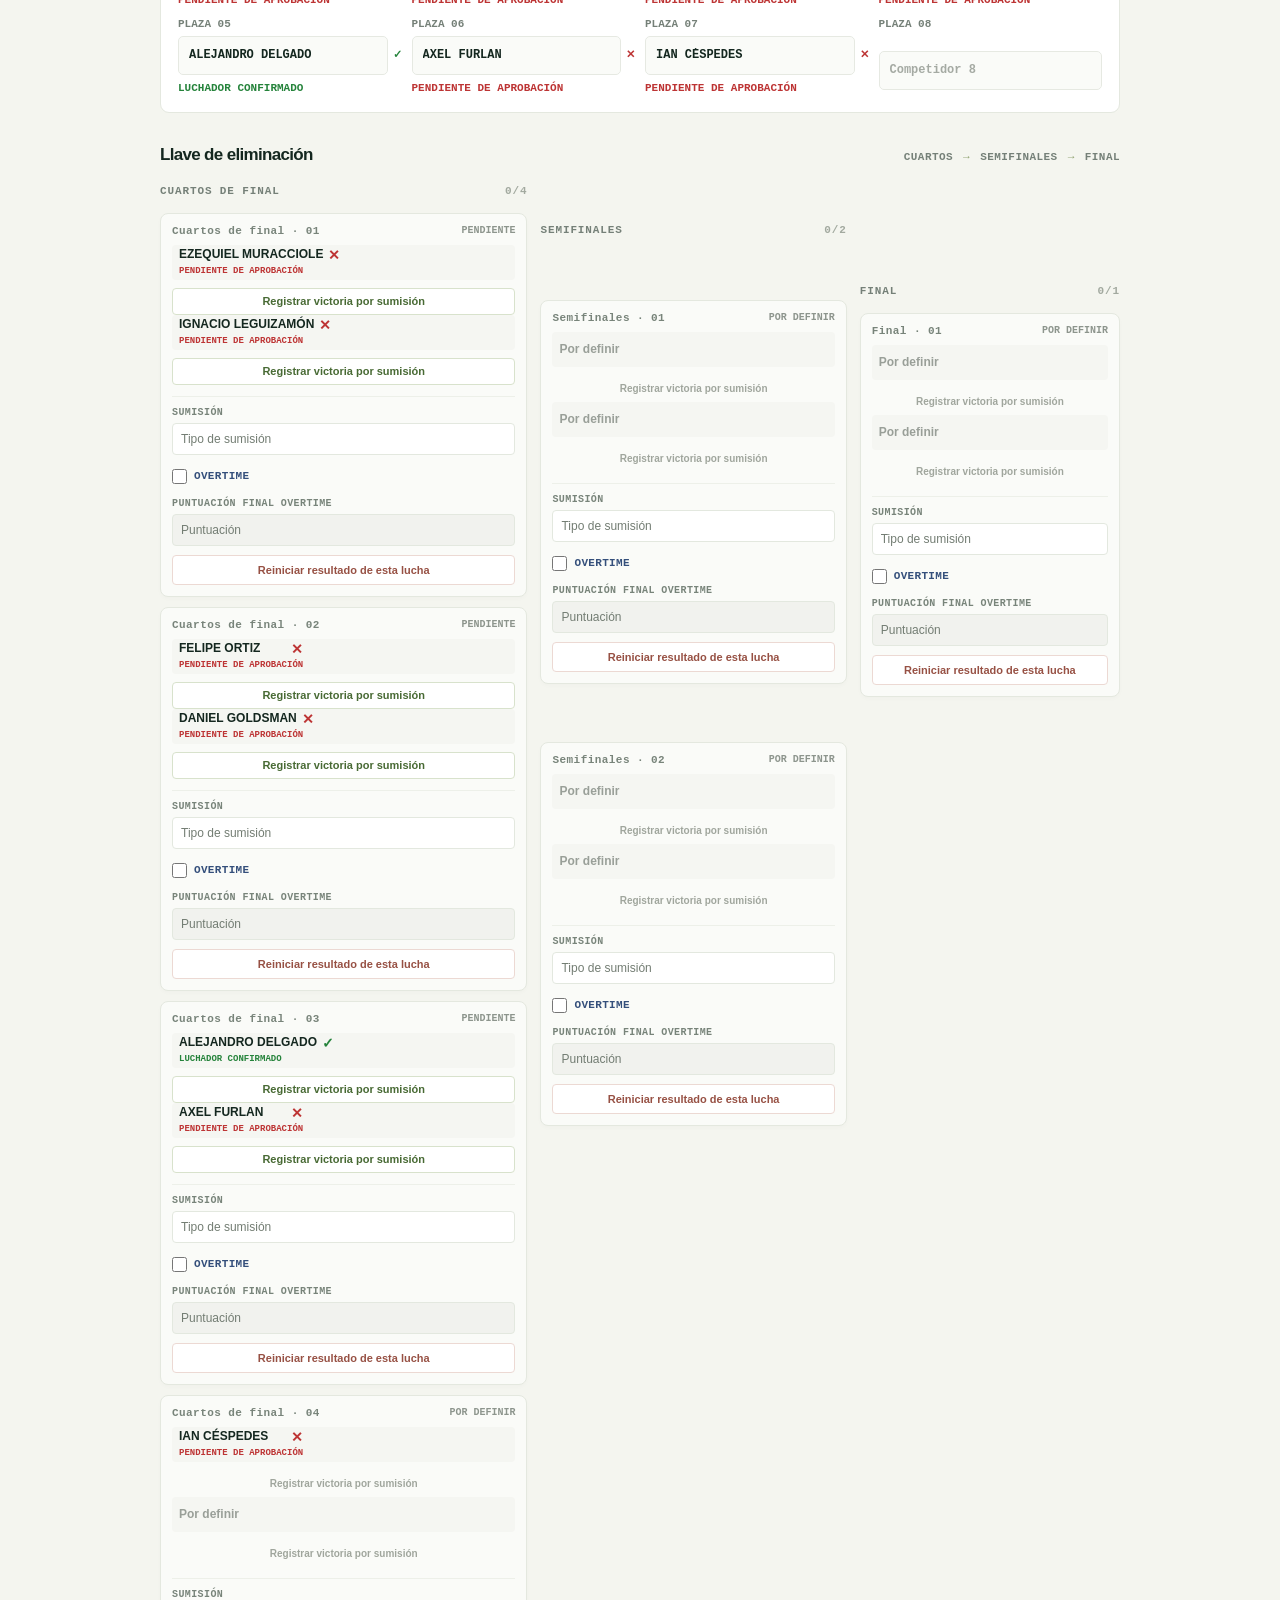
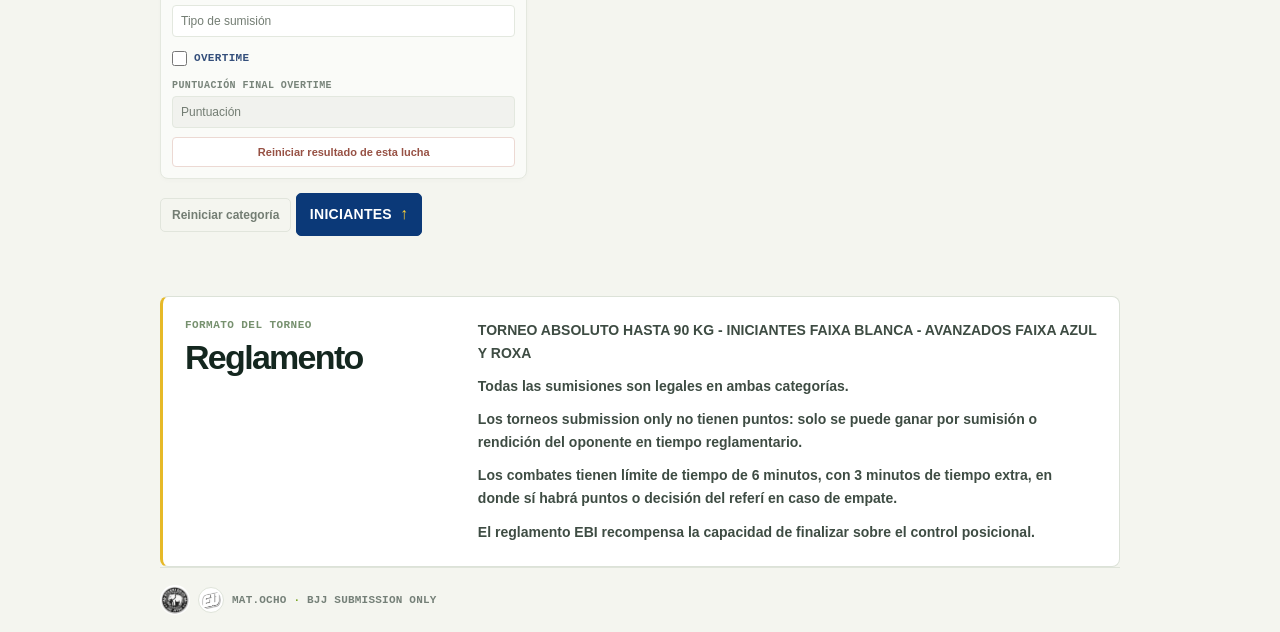
==== commit f661afc7: "Mark Benjamin Duvobsky as confirmed Co-authored-by: Copilot App <223556219+Copilot@users.noreply.git" ====
--- a/index.html
+++ b/index.html
@@ -7,7 +7,7 @@
     <meta name="description" content="Llaves y resultados de un torneo de Brazilian Jiu-Jitsu submission only.">
     <title>Torneo Submission Only | BJJ</title>
     <link rel="stylesheet" href="./styles.css?v=20261017-participant-status">
-    <script src="./app.js?v=20261017-confirmed-roster" defer></script>
+    <script src="./app.js?v=20261017-benjamin-confirmed" defer></script>
   </head>
   <body>
     <header class="topbar">
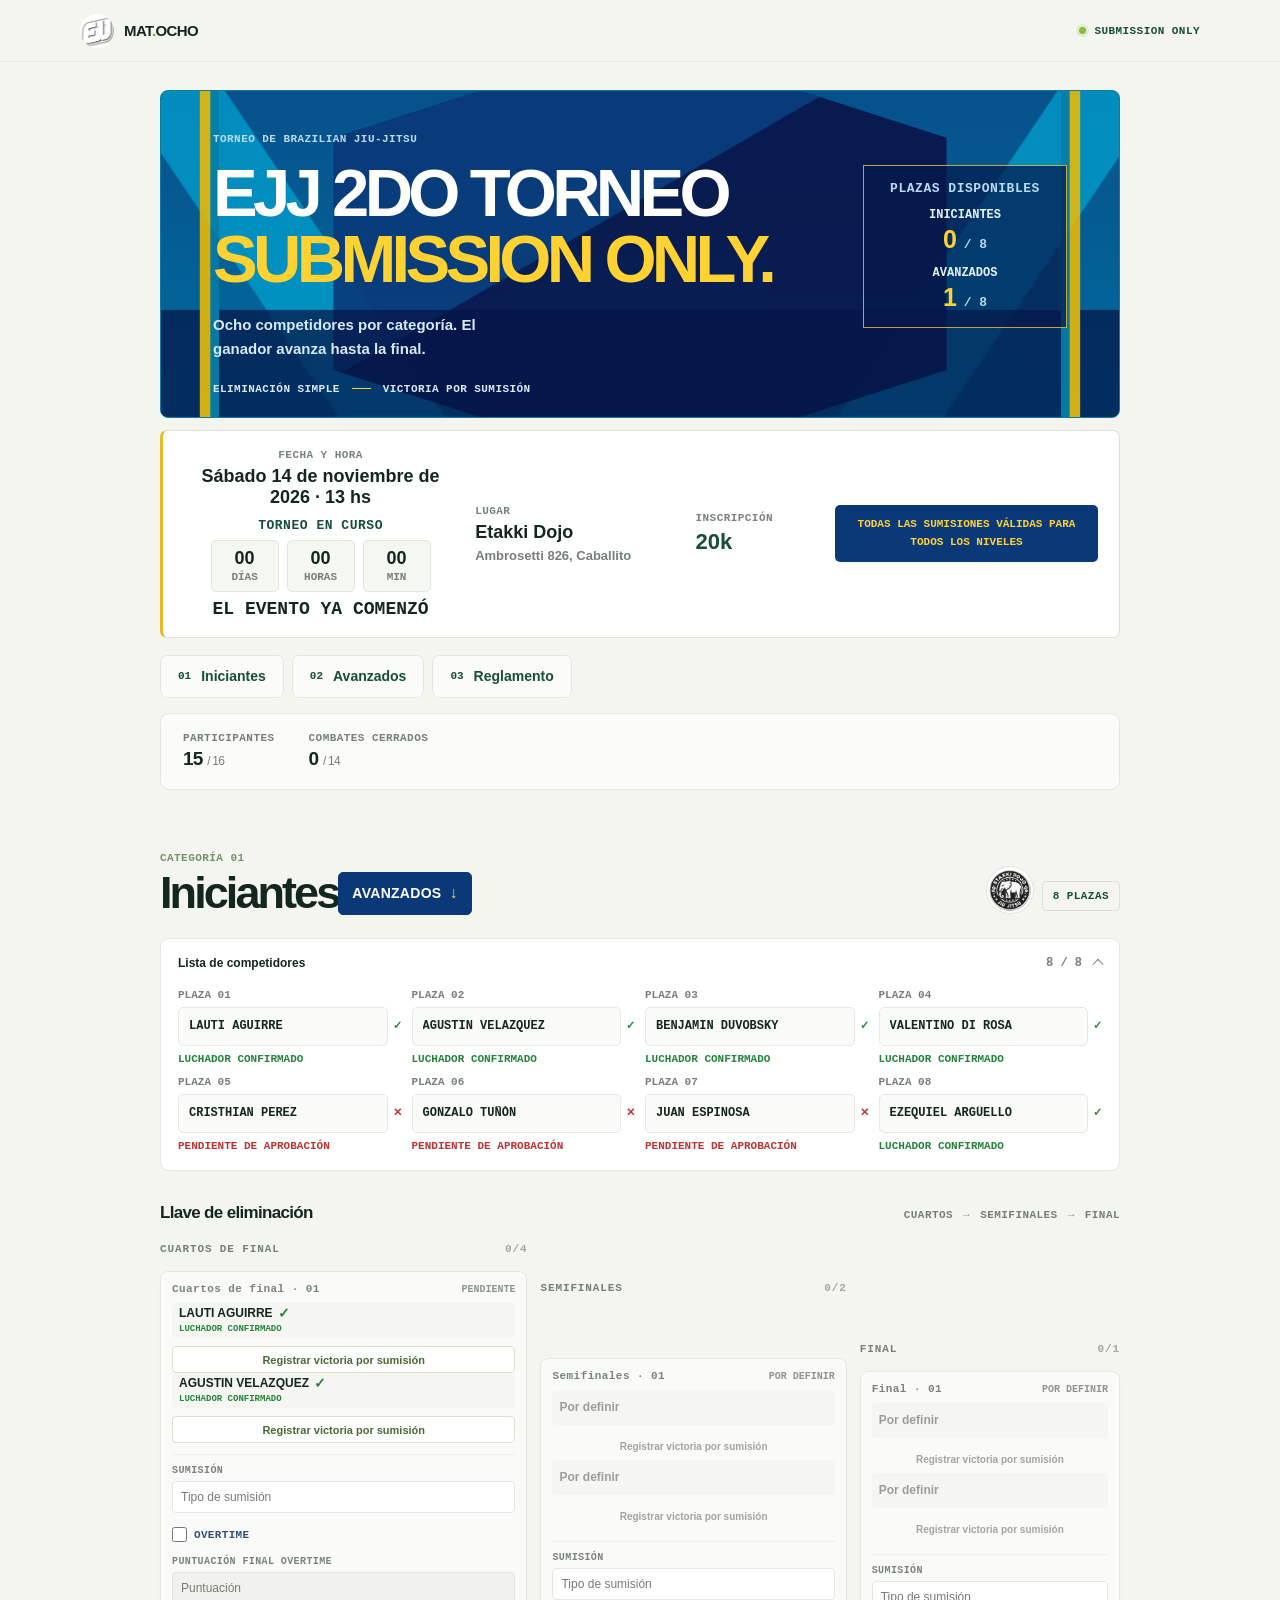
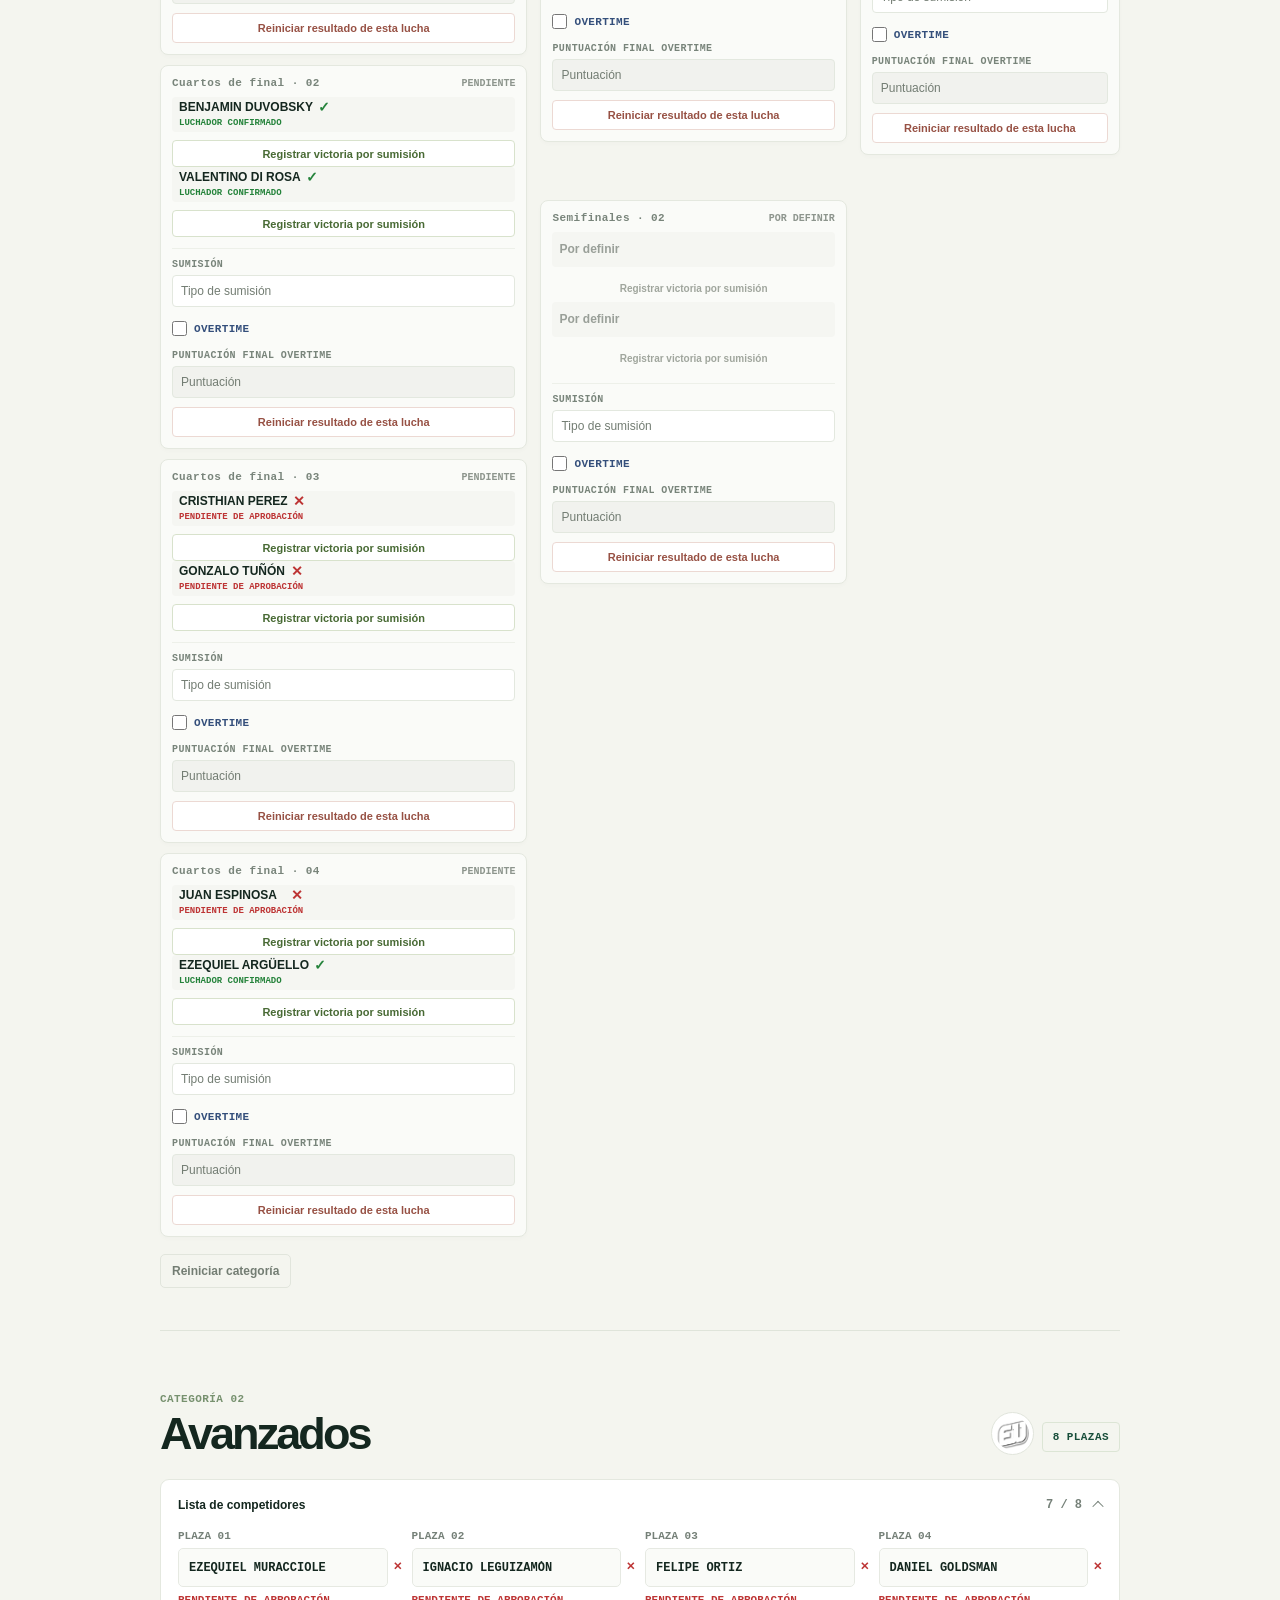
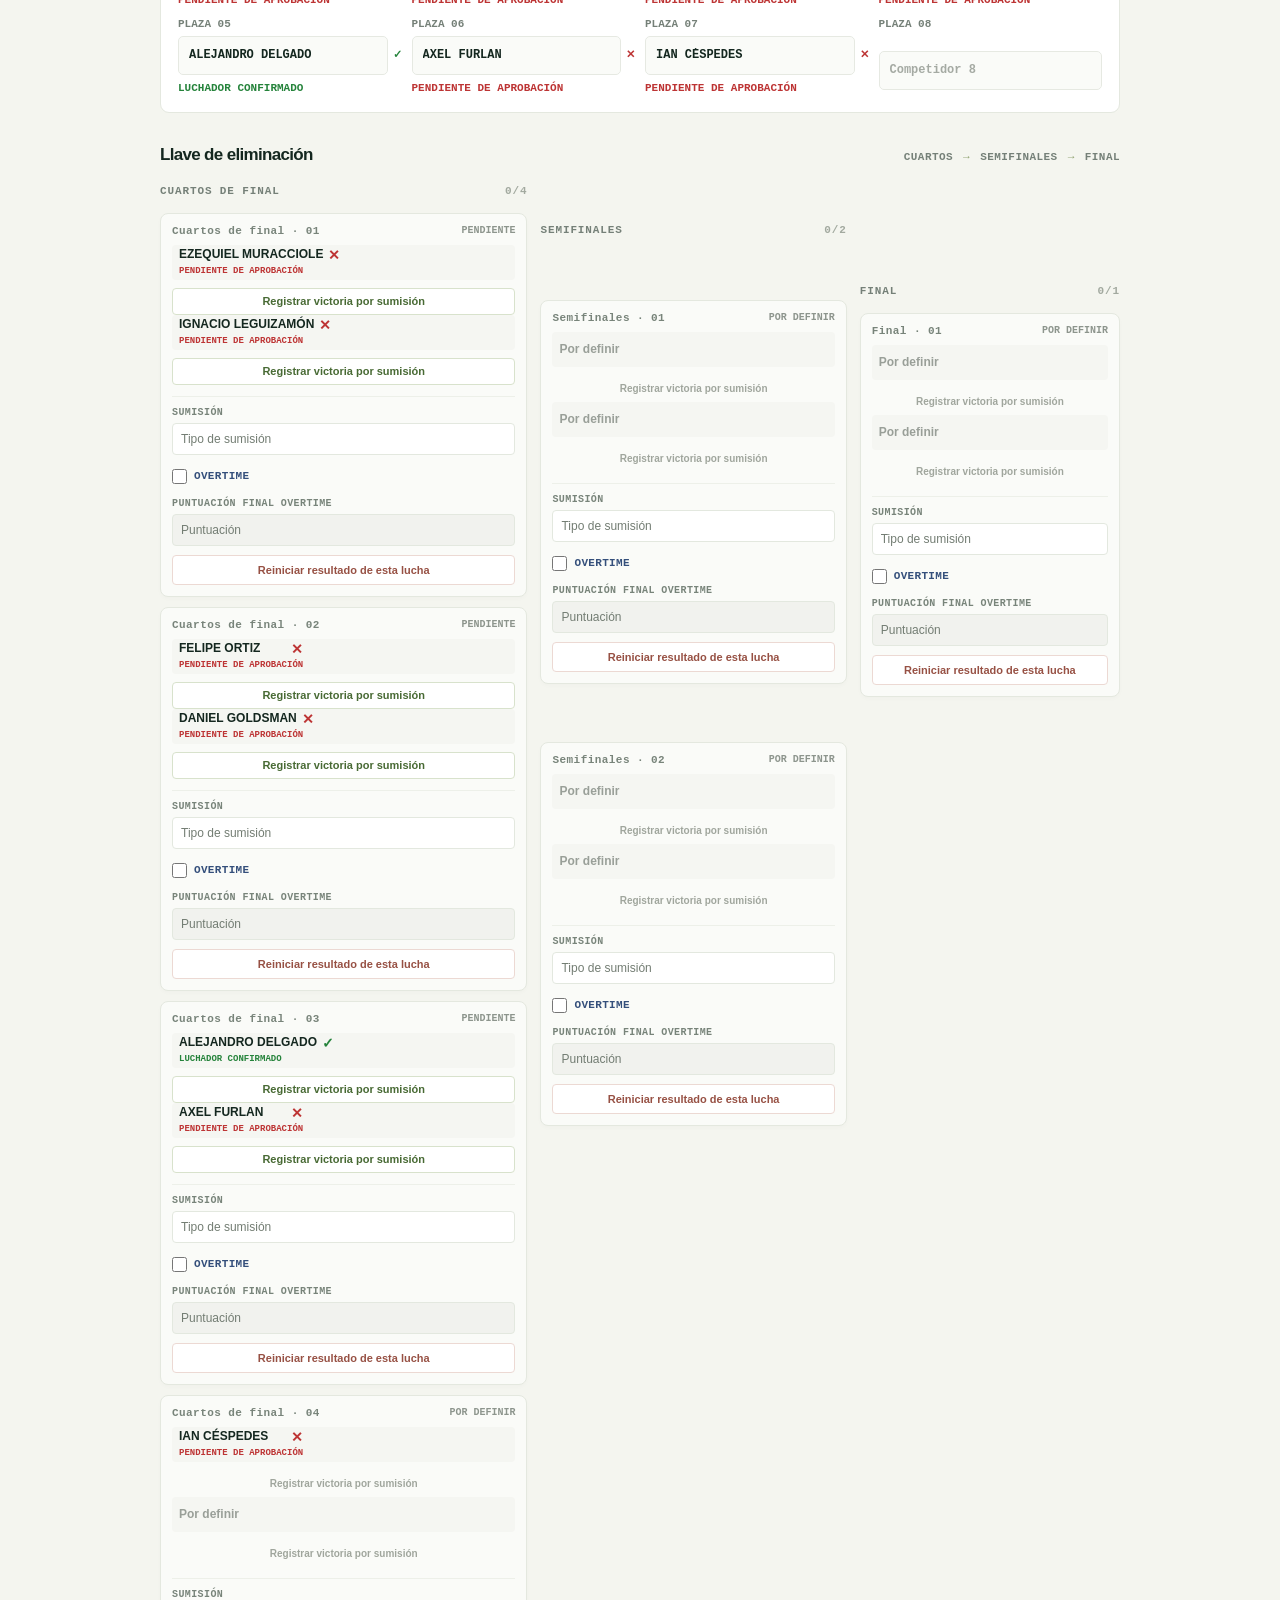
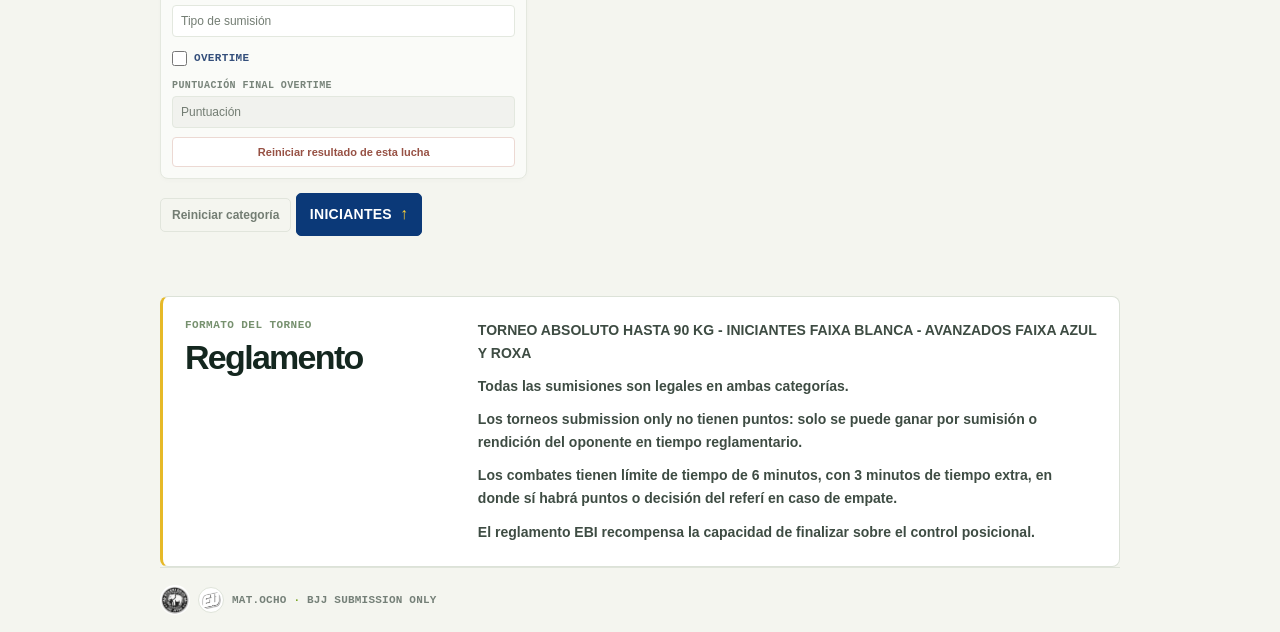
==== commit 9f49508b: "Mark Lauti Aguirre as confirmed Co-authored-by: Copilot App <223556219+Copilot@users.noreply.github." ====
--- a/index.html
+++ b/index.html
@@ -7,7 +7,7 @@
     <meta name="description" content="Llaves y resultados de un torneo de Brazilian Jiu-Jitsu submission only.">
     <title>Torneo Submission Only | BJJ</title>
     <link rel="stylesheet" href="./styles.css?v=20261017-participant-status">
-    <script src="./app.js?v=20261017-benjamin-confirmed" defer></script>
+    <script src="./app.js?v=20261017-lauti-confirmed" defer></script>
   </head>
   <body>
     <header class="topbar">
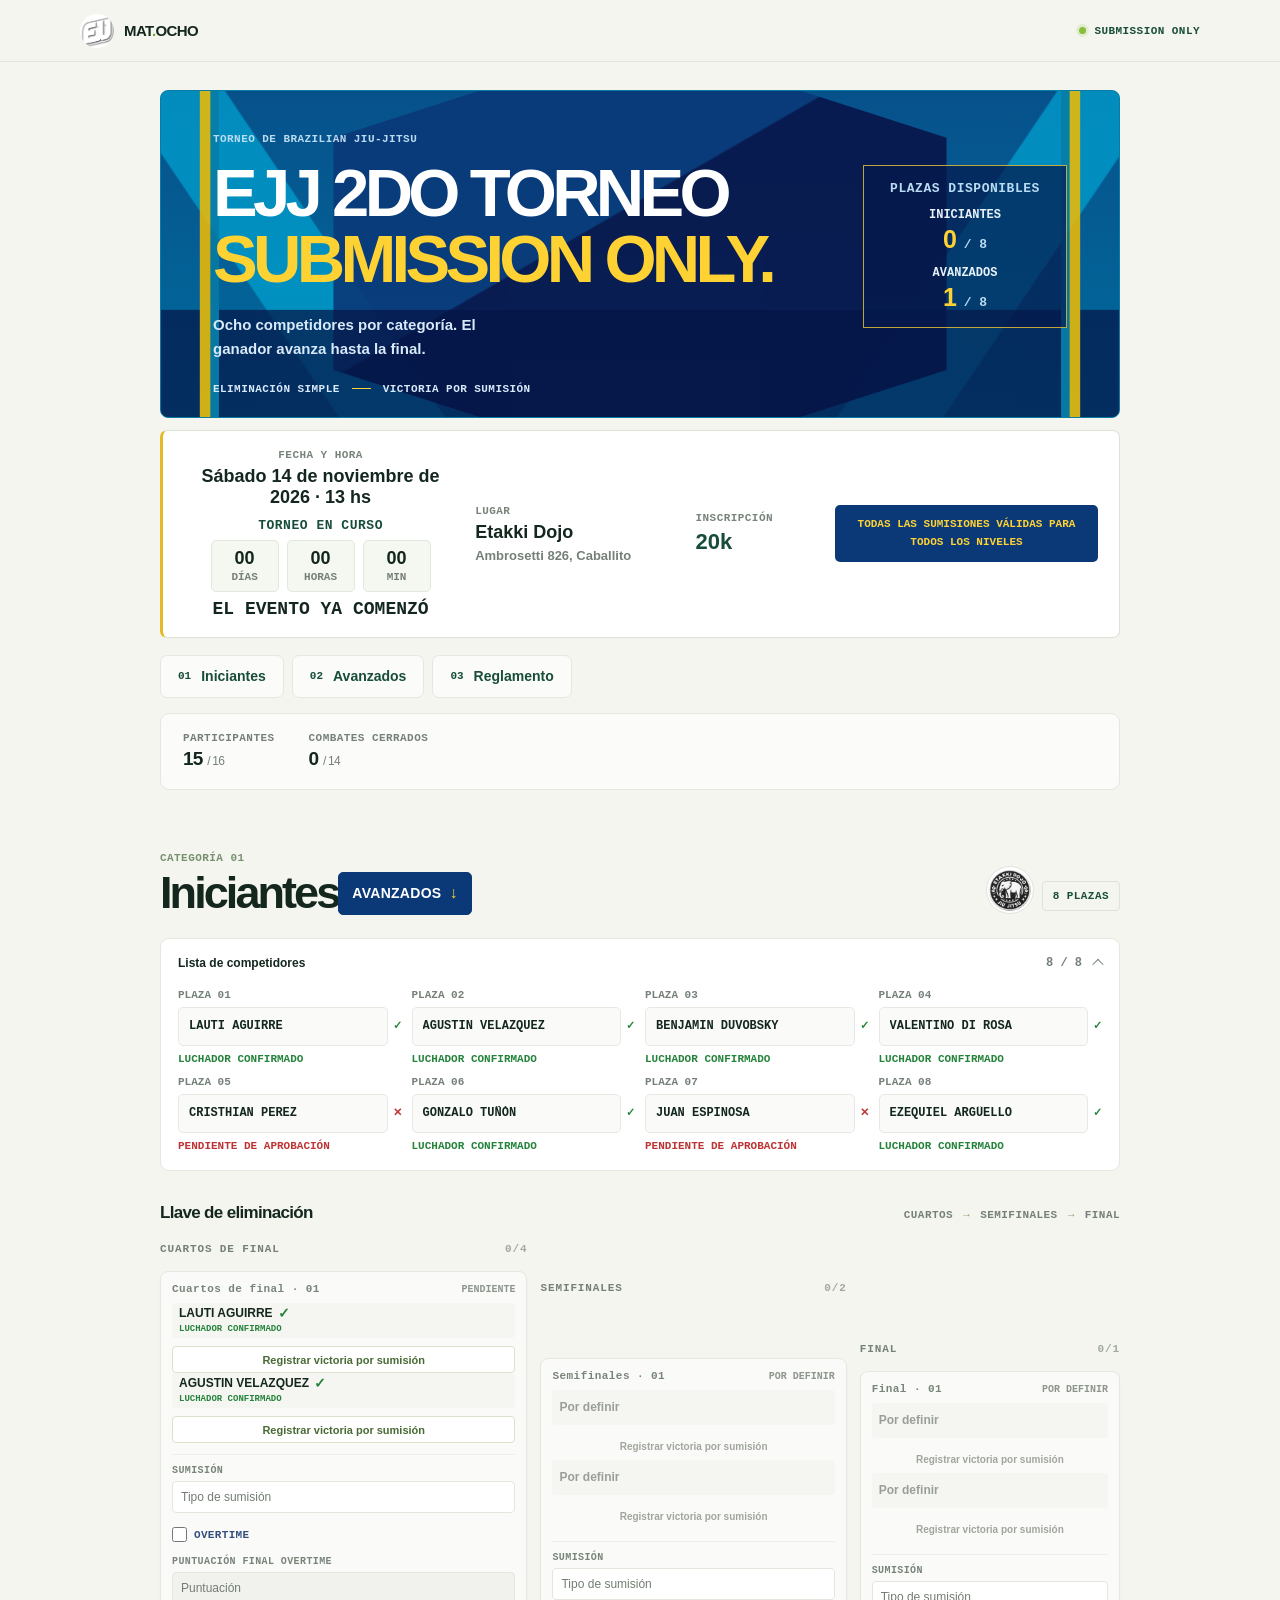
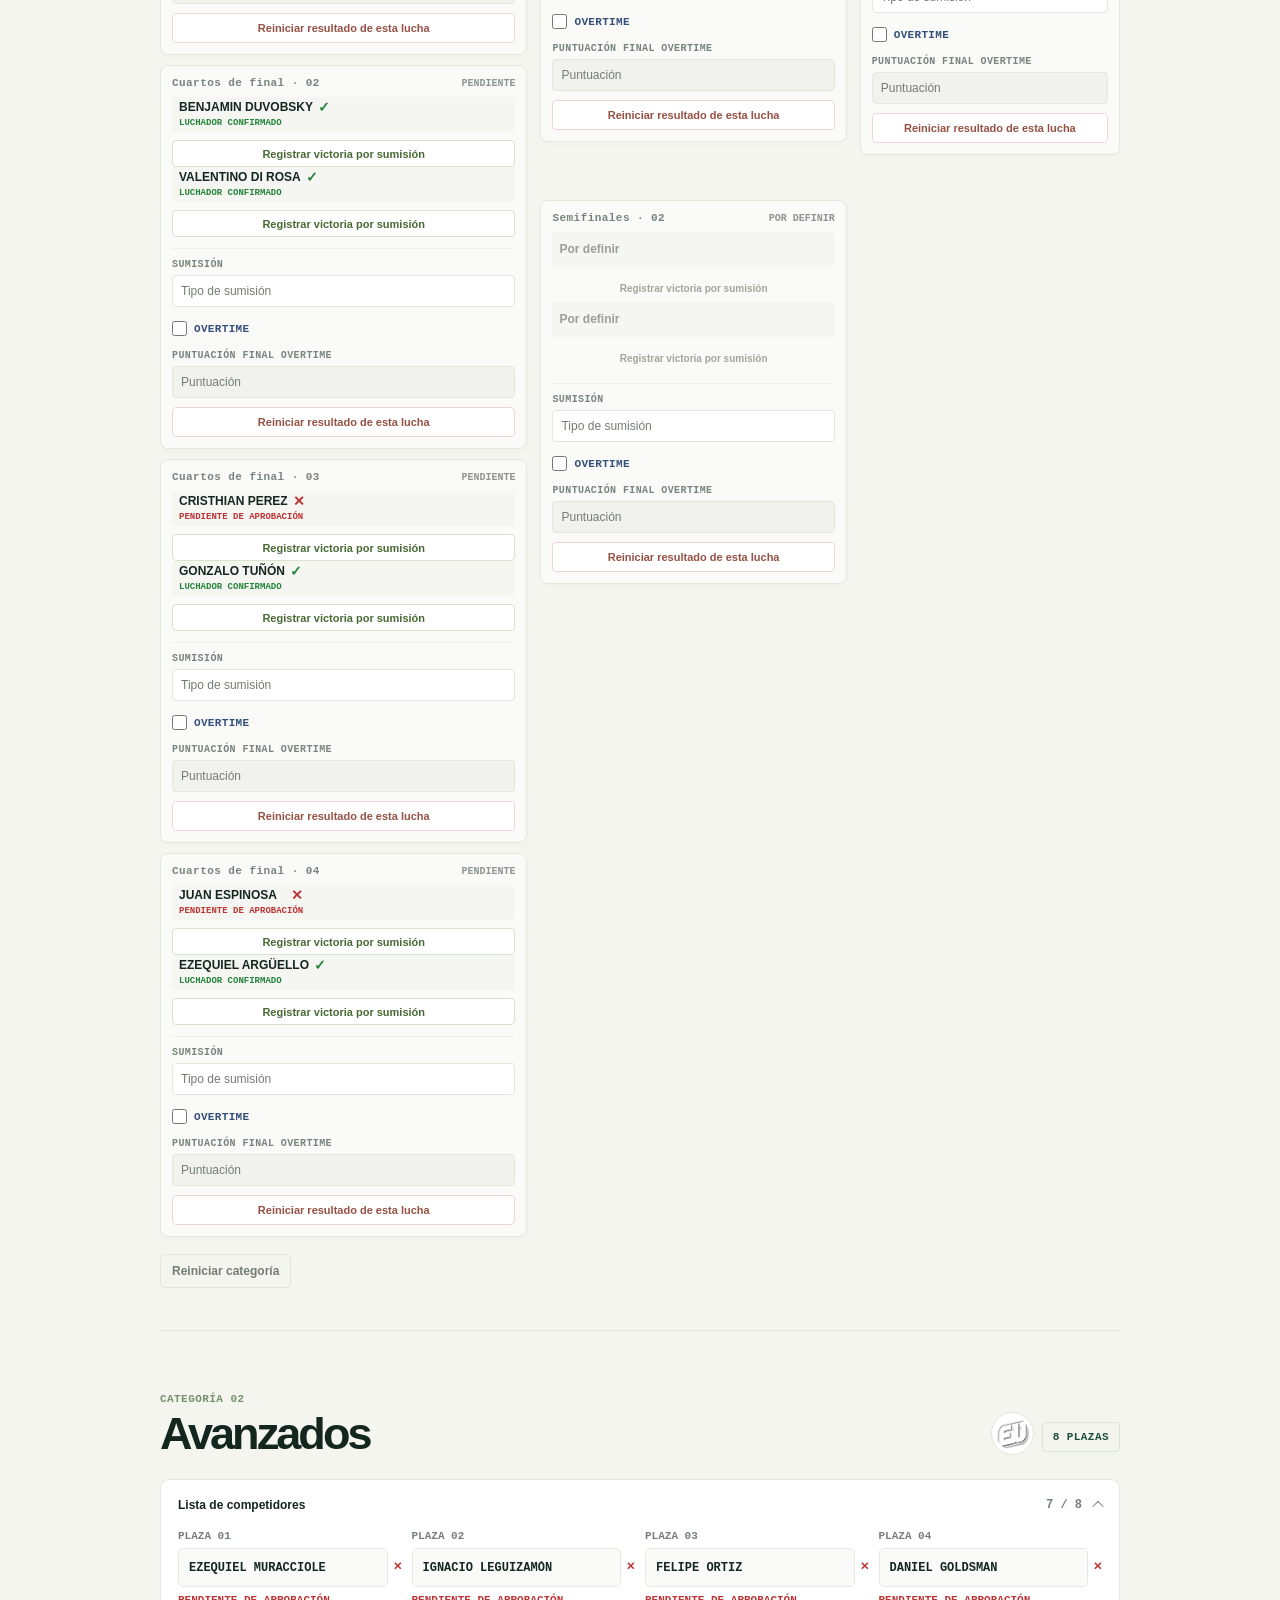
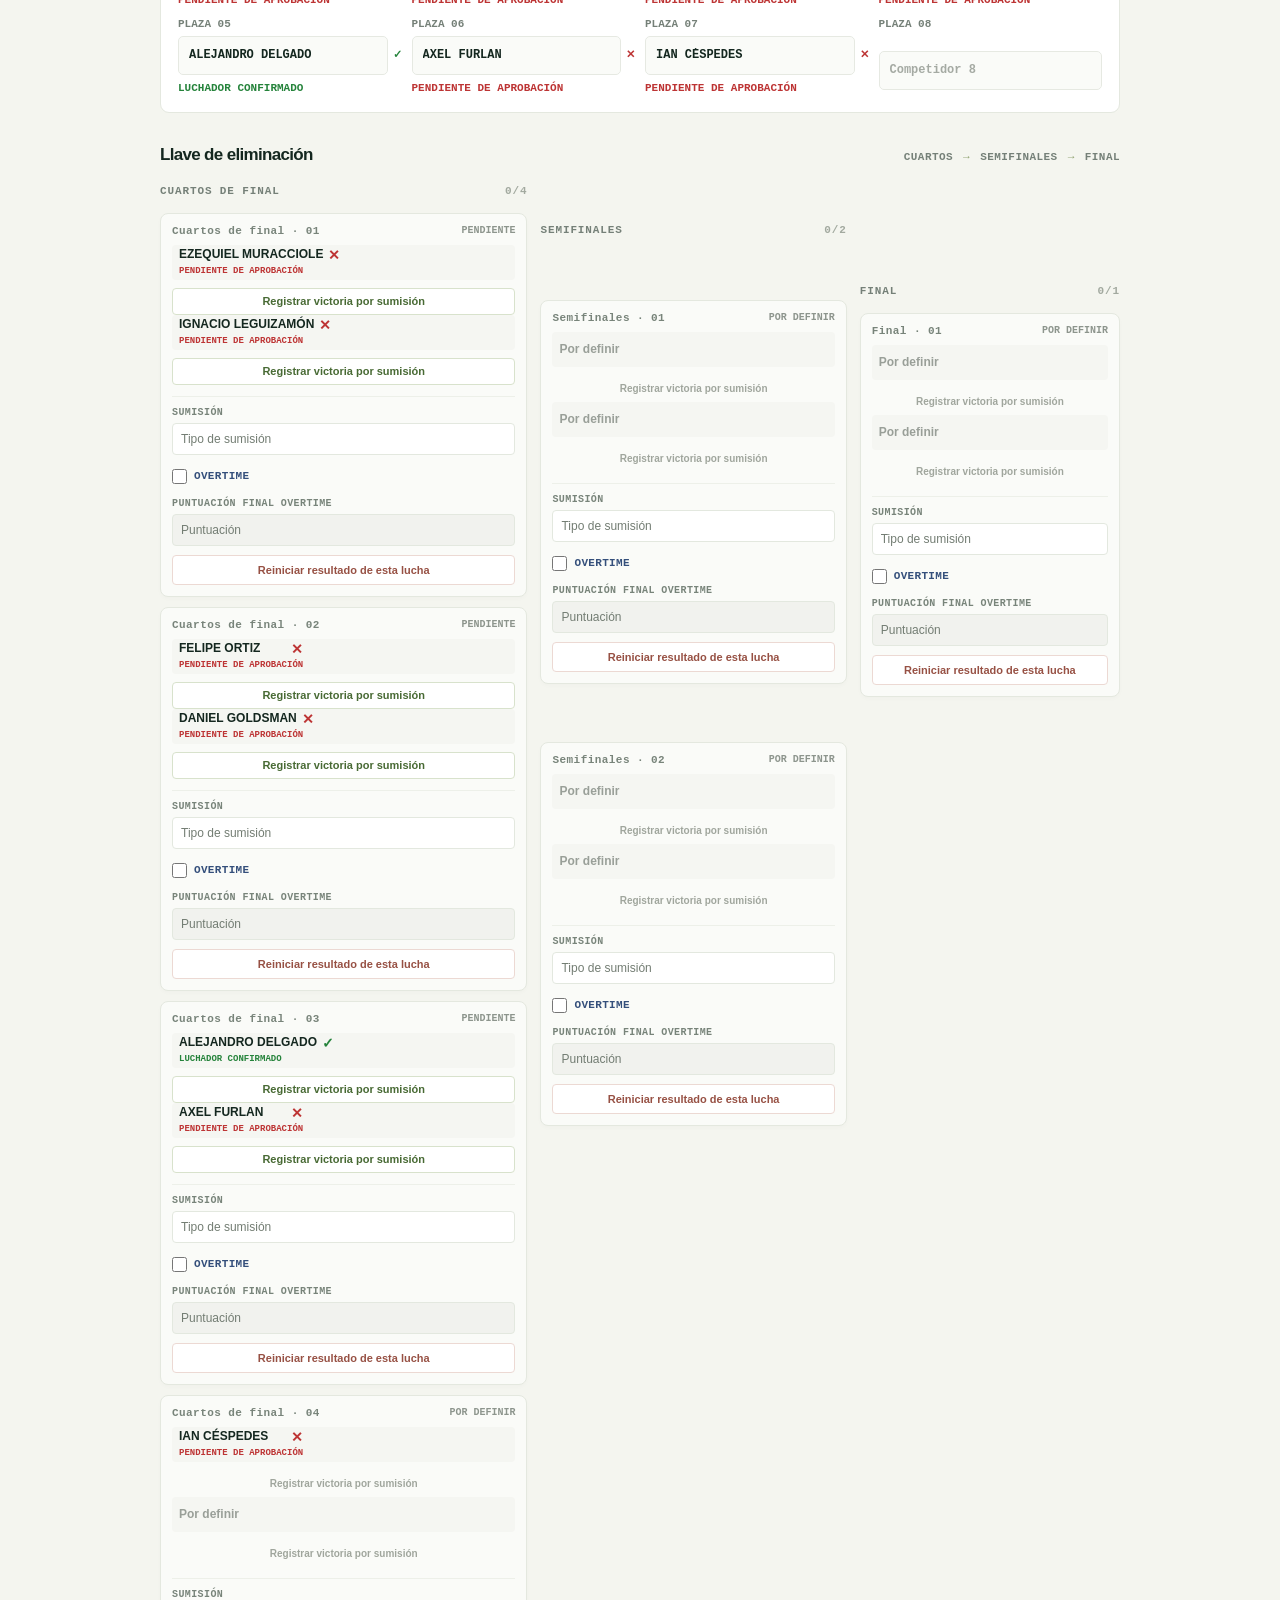
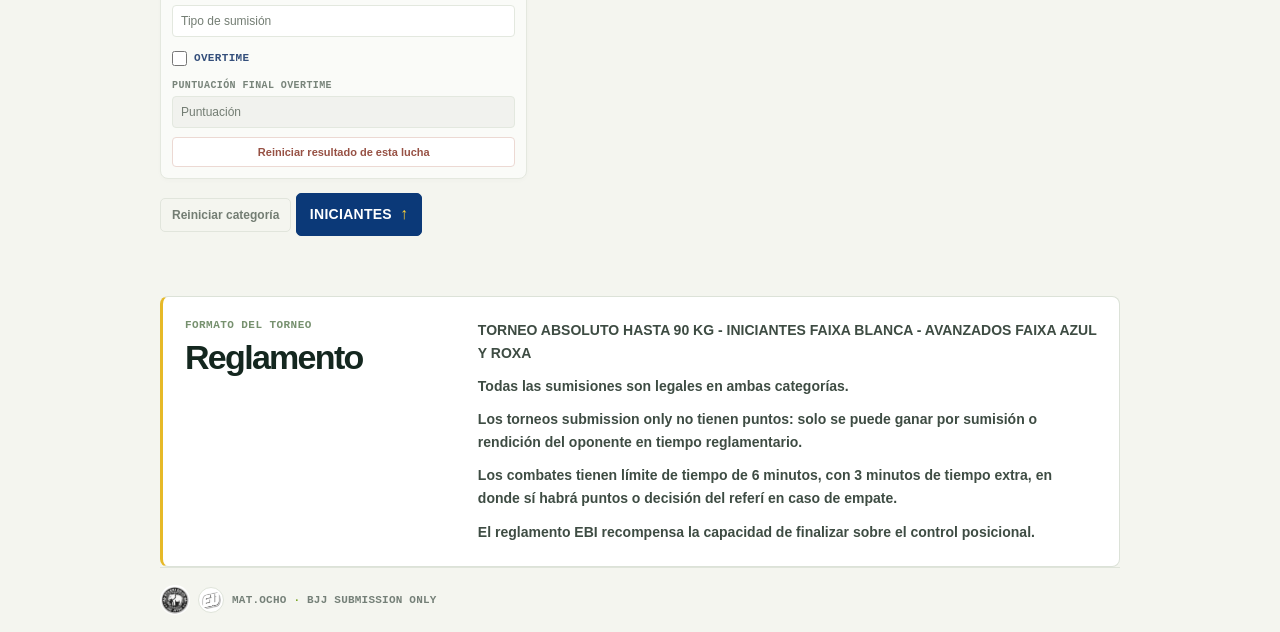
==== commit 62a62efd: "Mark Gonzalo Tuñón as confirmed Co-authored-by: Copilot App <223556219+Copilot@users.noreply.github." ====
--- a/index.html
+++ b/index.html
@@ -7,7 +7,7 @@
     <meta name="description" content="Llaves y resultados de un torneo de Brazilian Jiu-Jitsu submission only.">
     <title>Torneo Submission Only | BJJ</title>
     <link rel="stylesheet" href="./styles.css?v=20261017-participant-status">
-    <script src="./app.js?v=20261017-lauti-confirmed" defer></script>
+    <script src="./app.js?v=20261017-gonzalo-confirmed" defer></script>
   </head>
   <body>
     <header class="topbar">
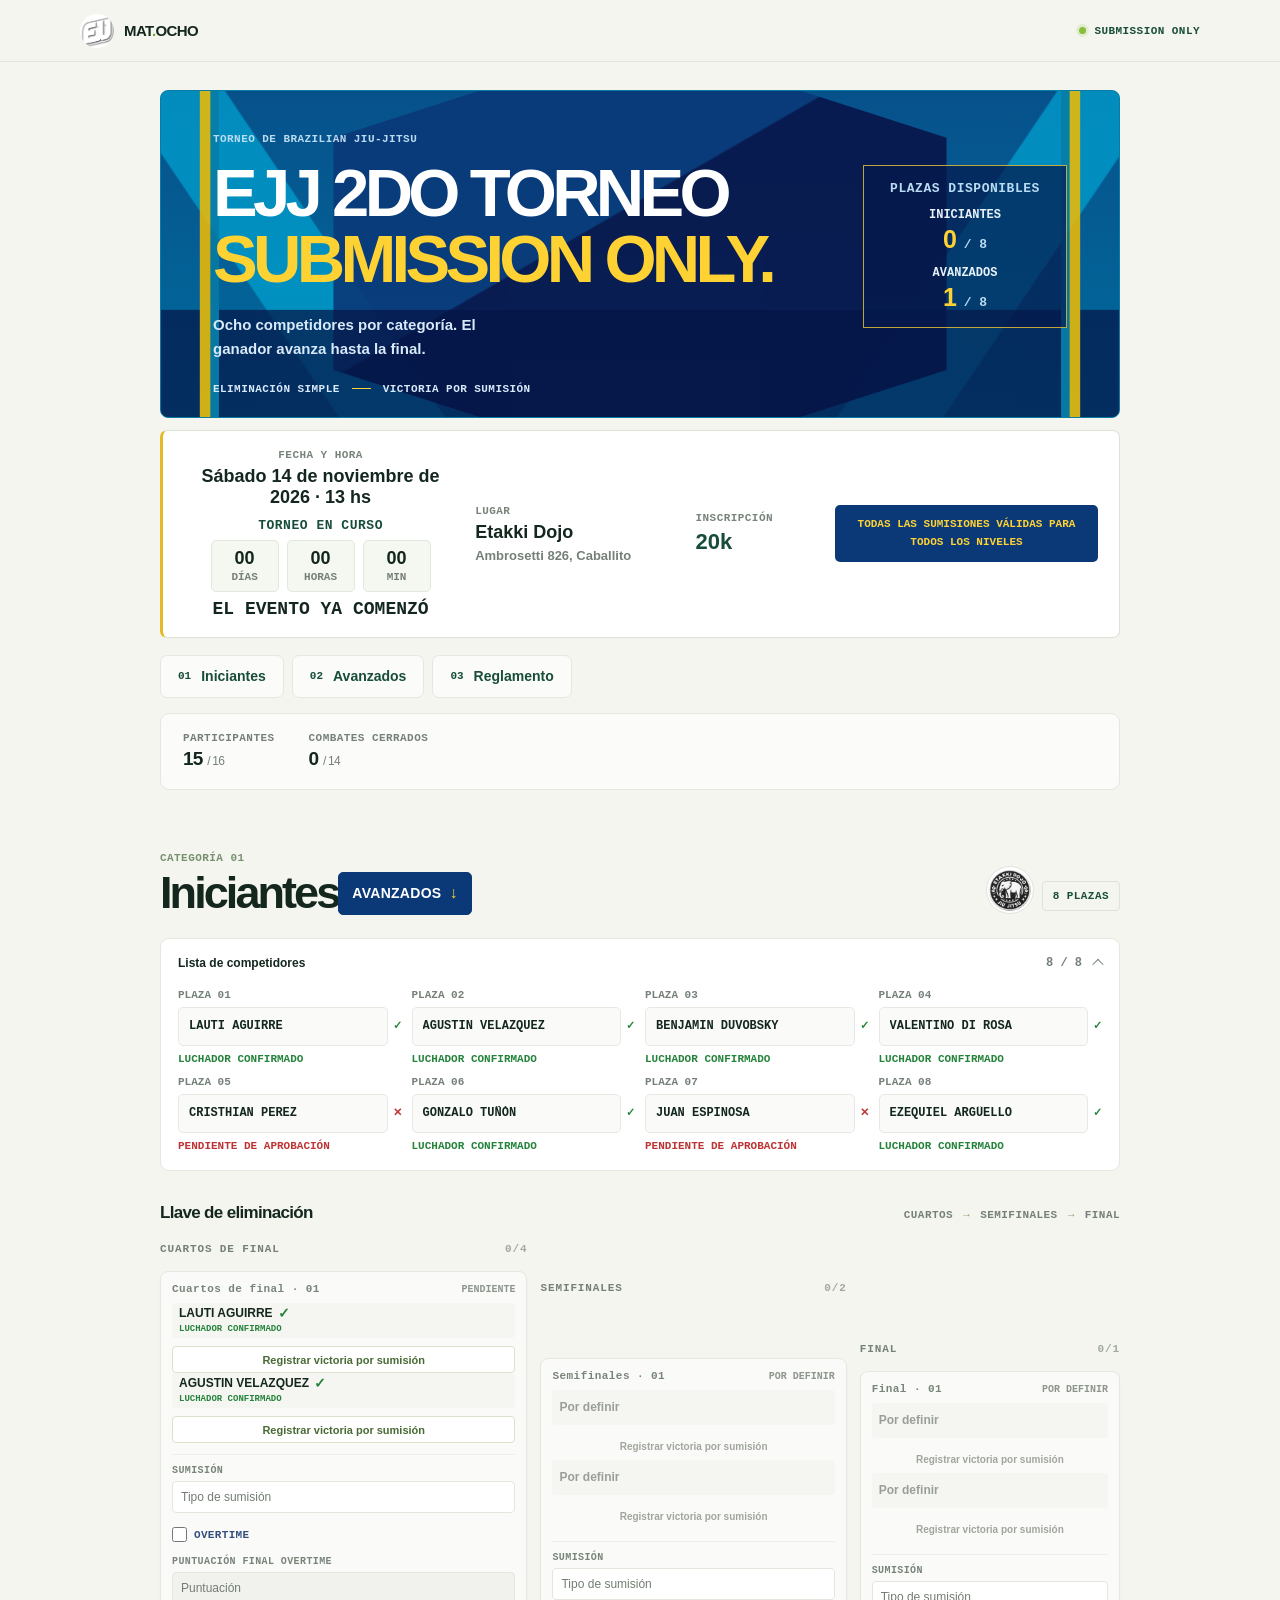
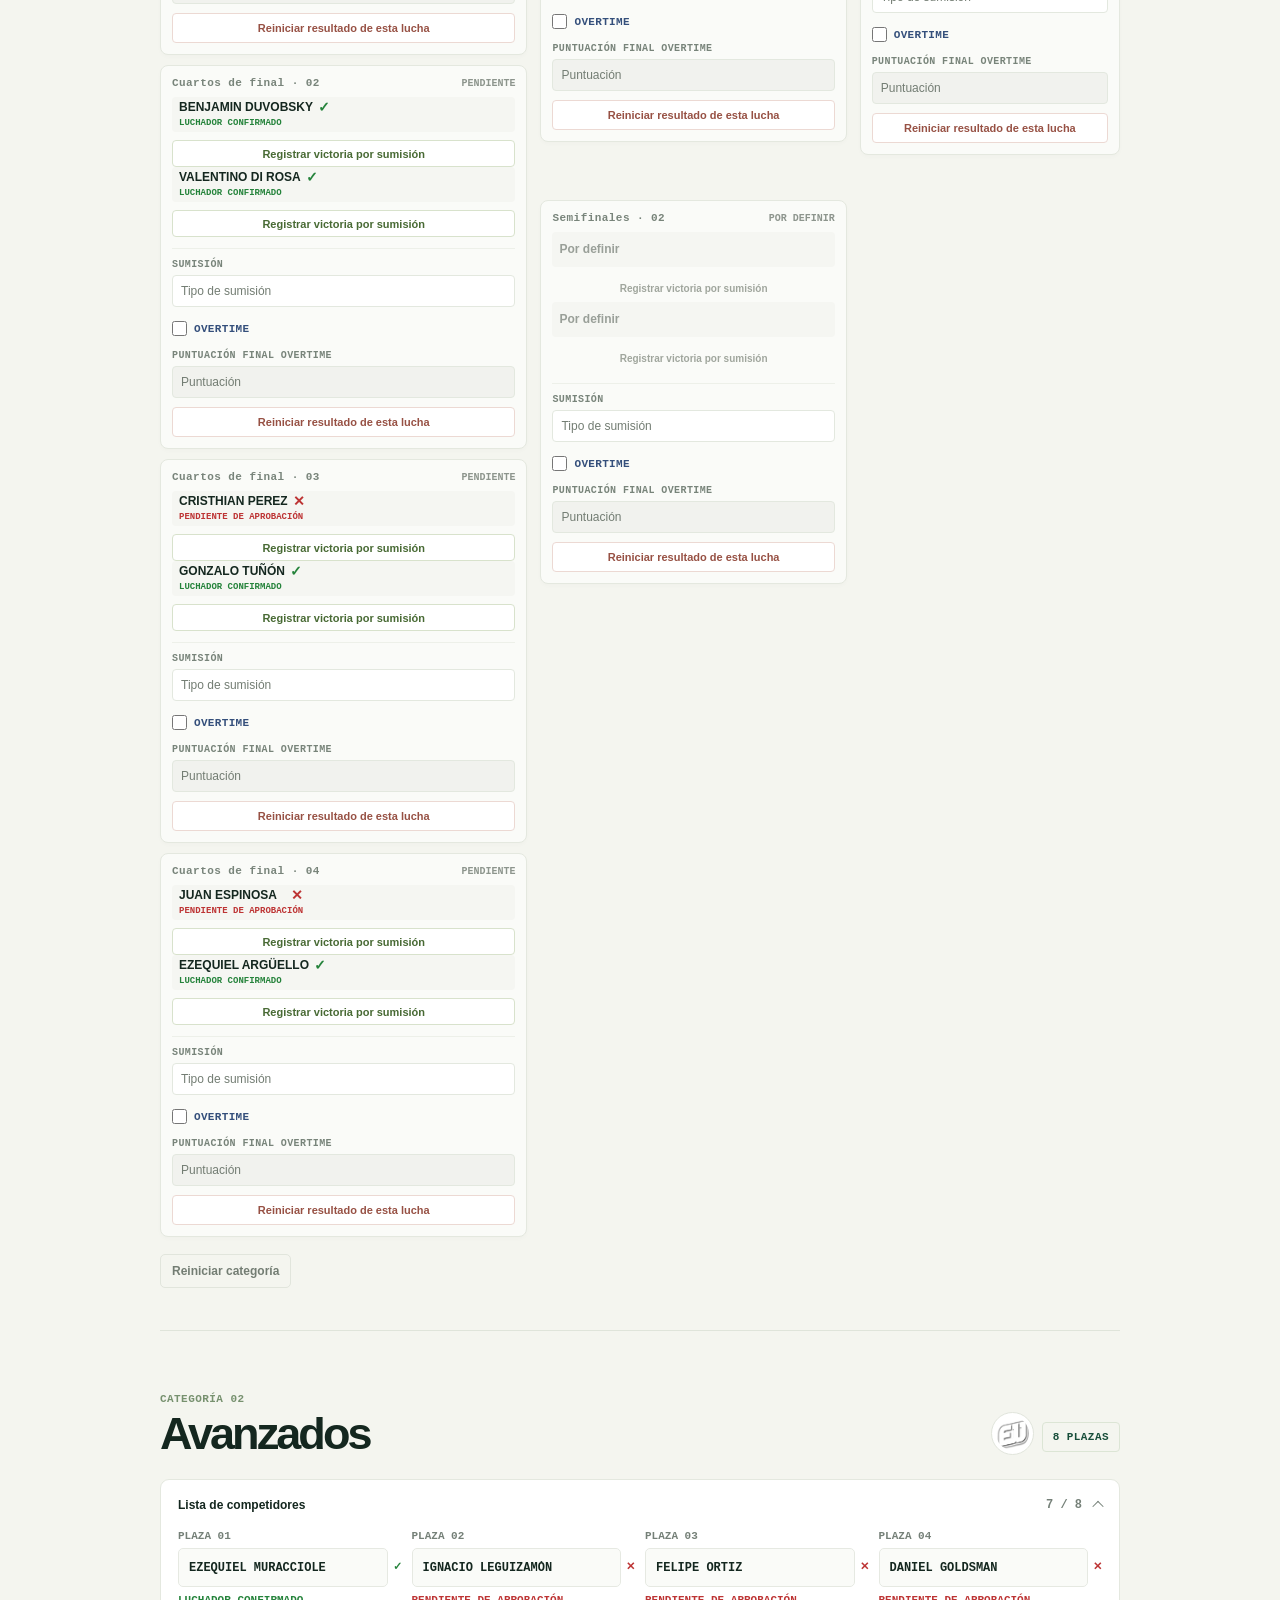
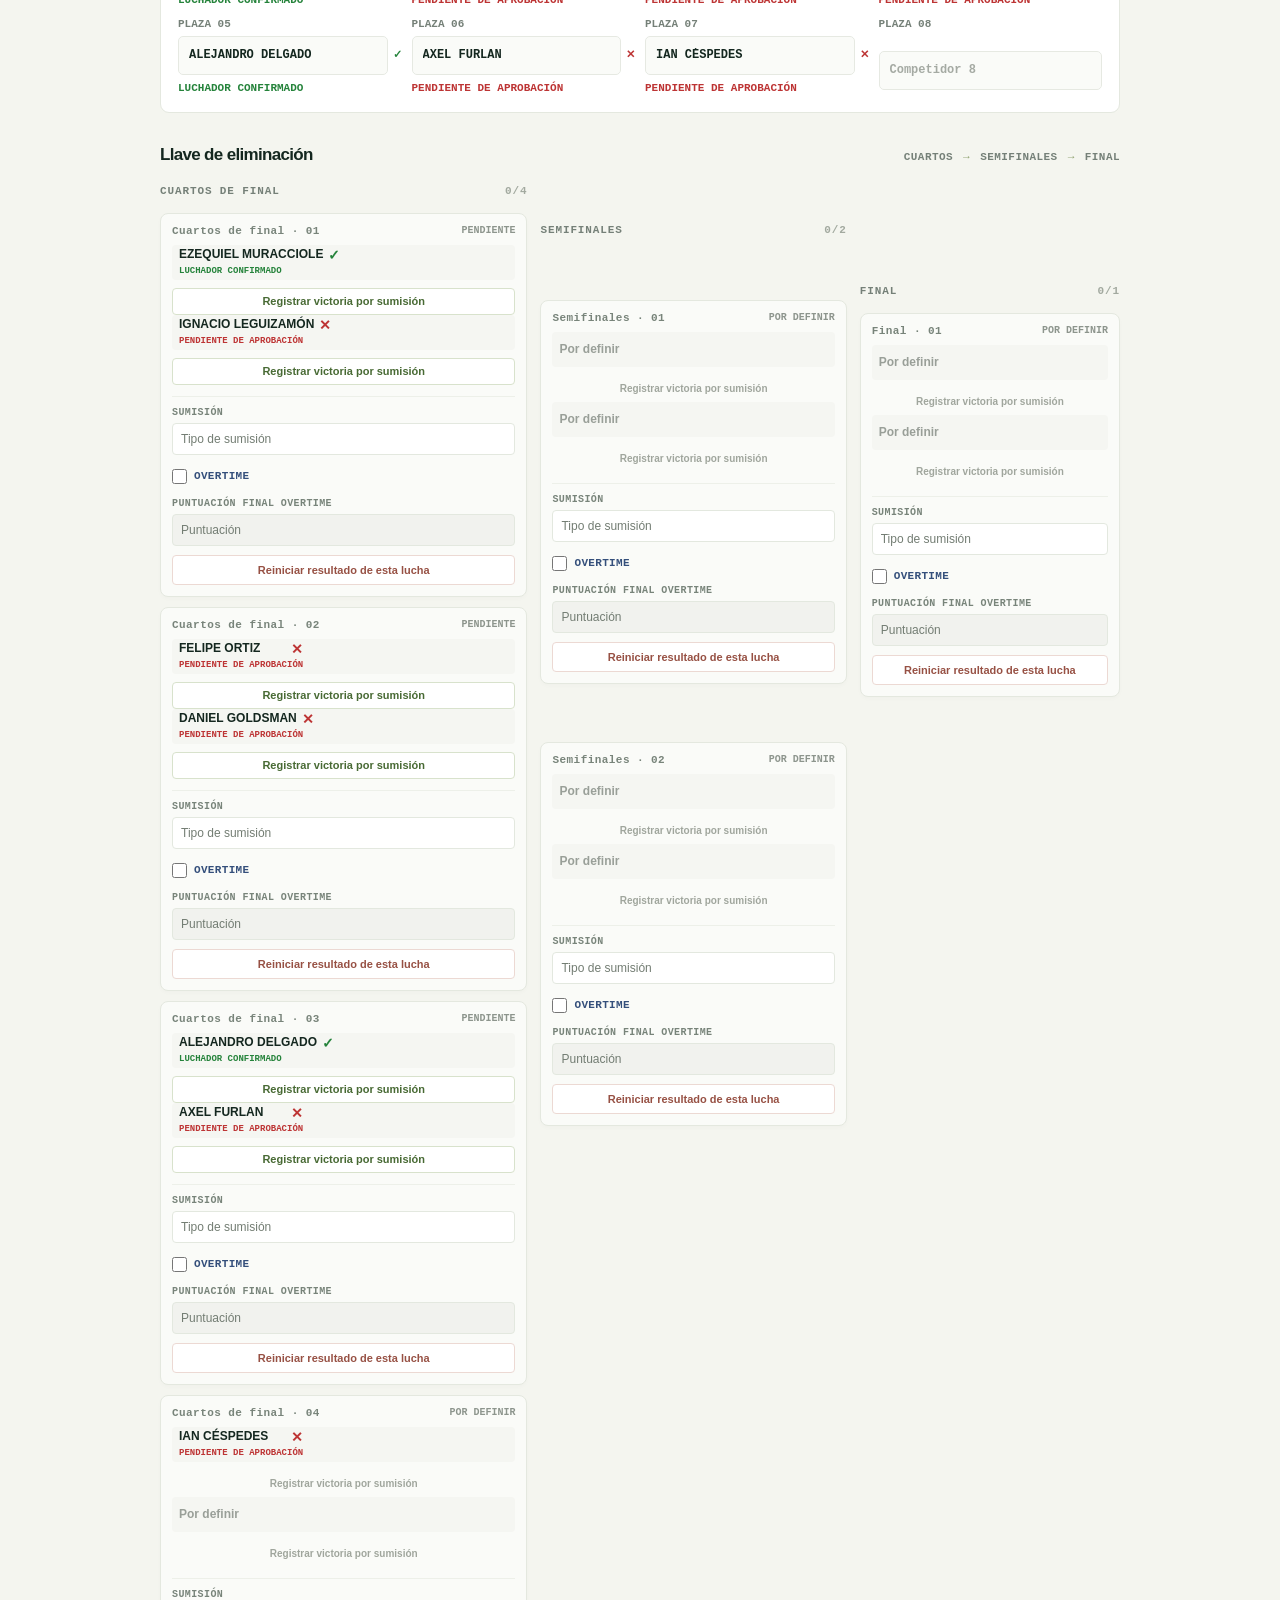
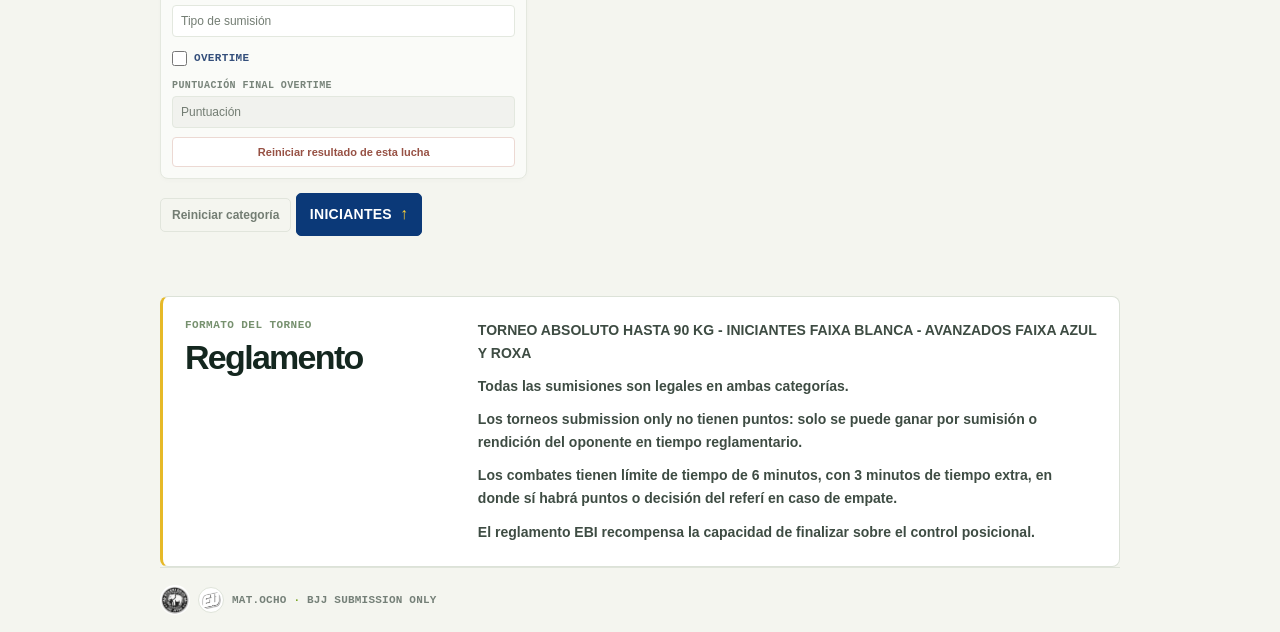
==== commit cf11e714: "Mark Ezequiel Muracciole as confirmed Co-authored-by: Copilot App <223556219+Copilot@users.noreply.g" ====
--- a/index.html
+++ b/index.html
@@ -7,7 +7,7 @@
     <meta name="description" content="Llaves y resultados de un torneo de Brazilian Jiu-Jitsu submission only.">
     <title>Torneo Submission Only | BJJ</title>
     <link rel="stylesheet" href="./styles.css?v=20261017-participant-status">
-    <script src="./app.js?v=20261017-gonzalo-confirmed" defer></script>
+    <script src="./app.js?v=20261017-ezequiel-muracciole-confirmed" defer></script>
   </head>
   <body>
     <header class="topbar">
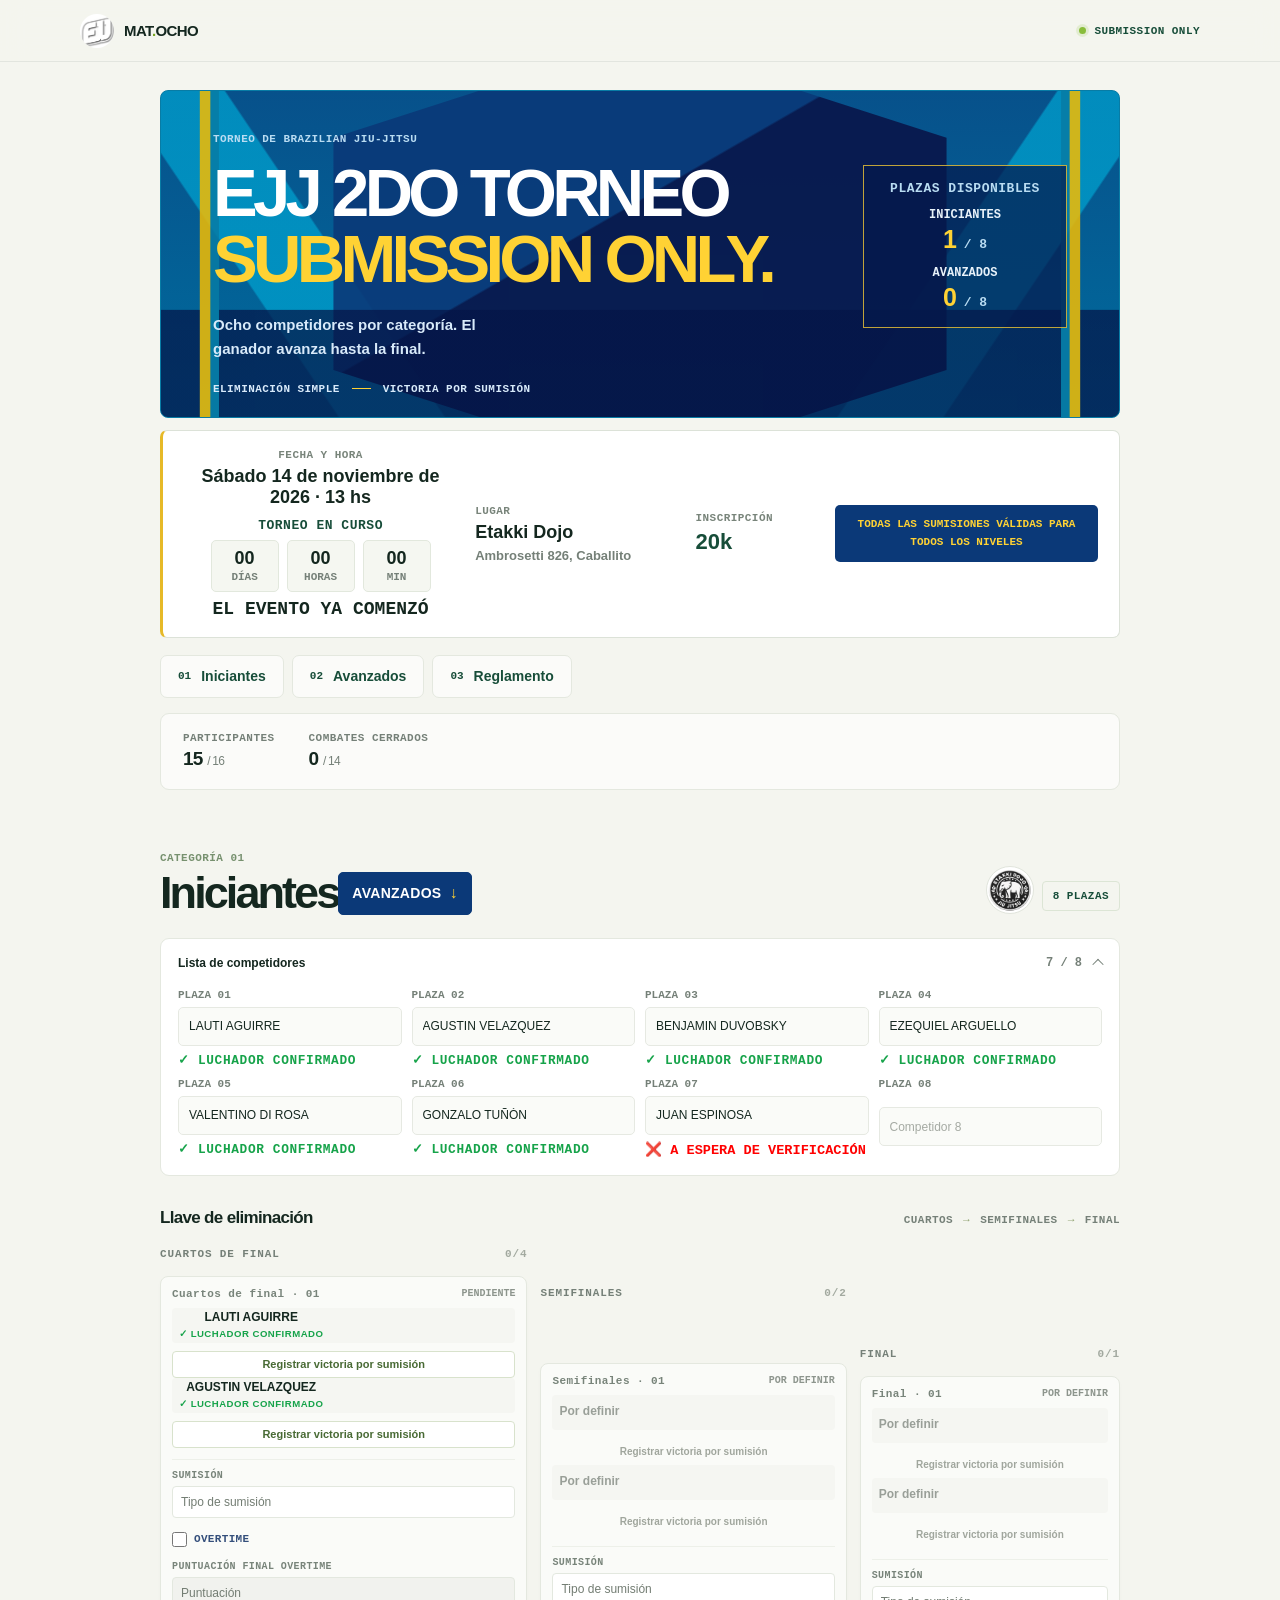
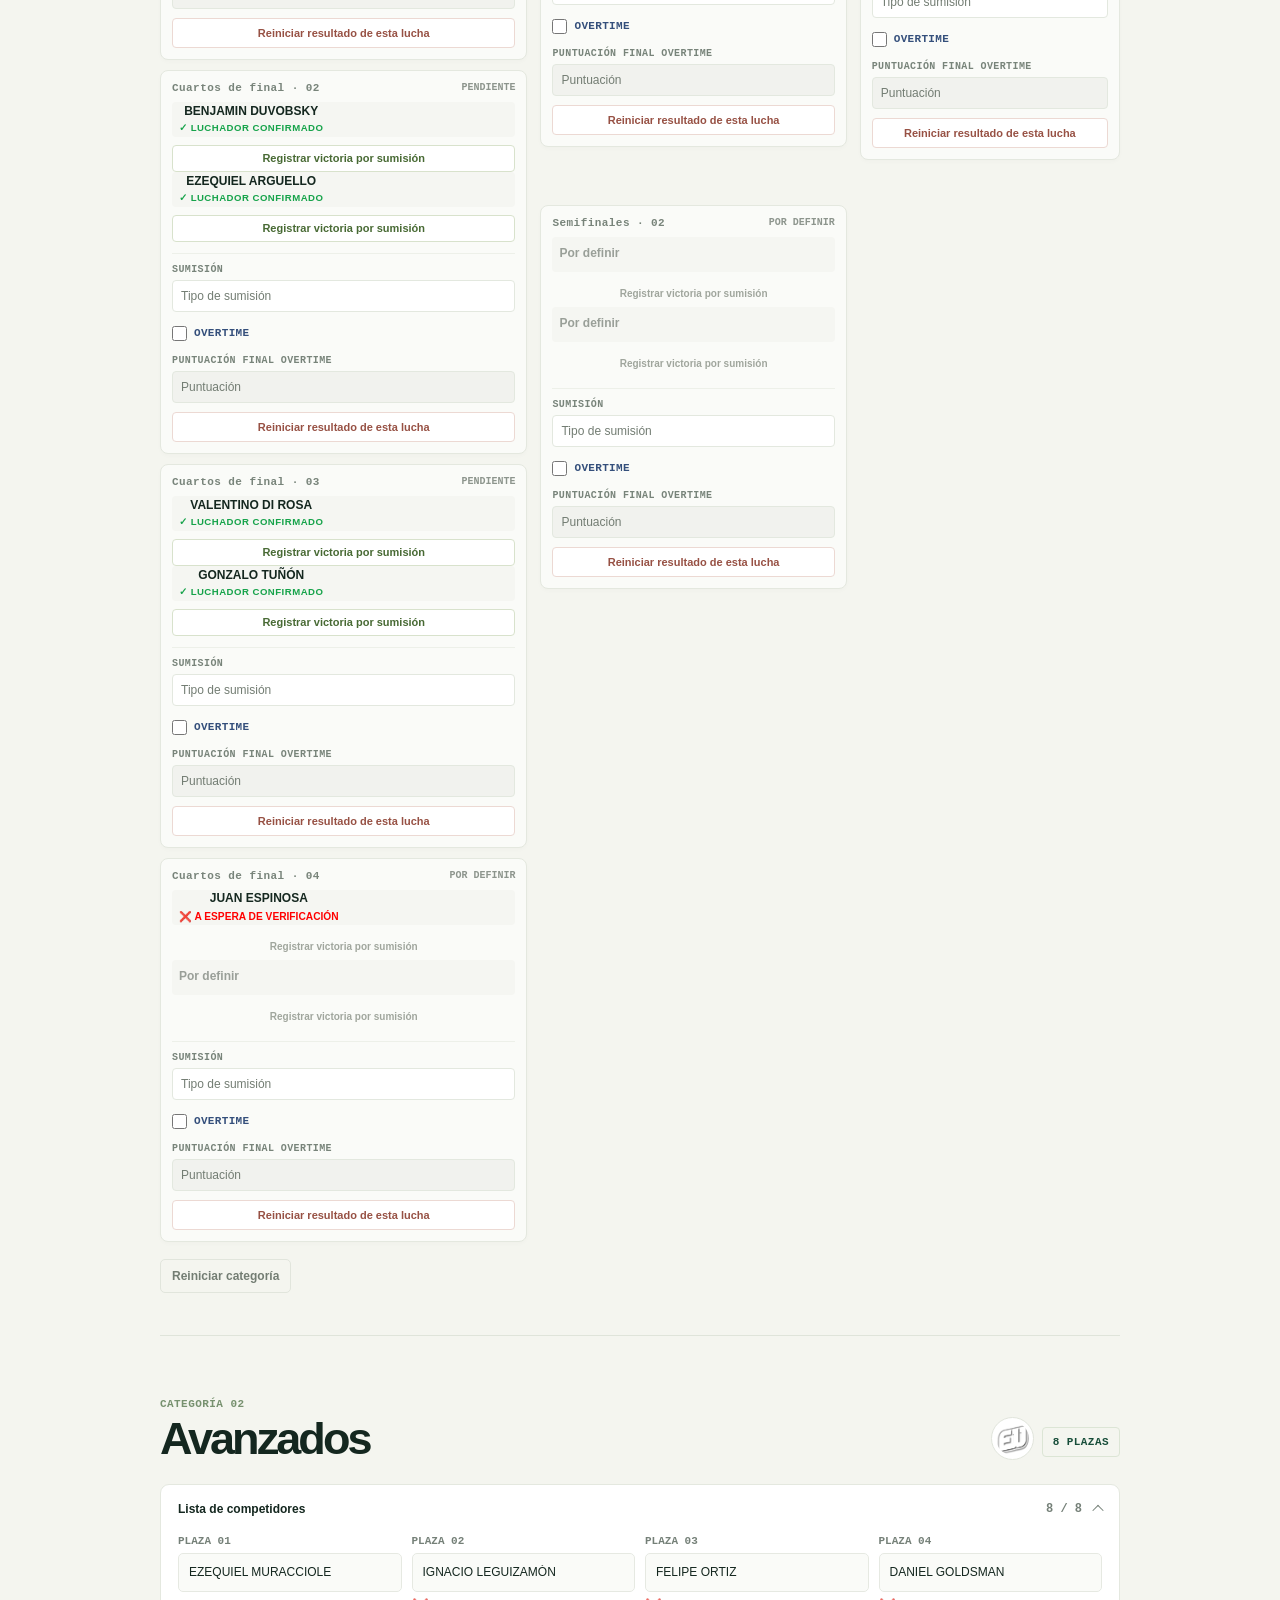
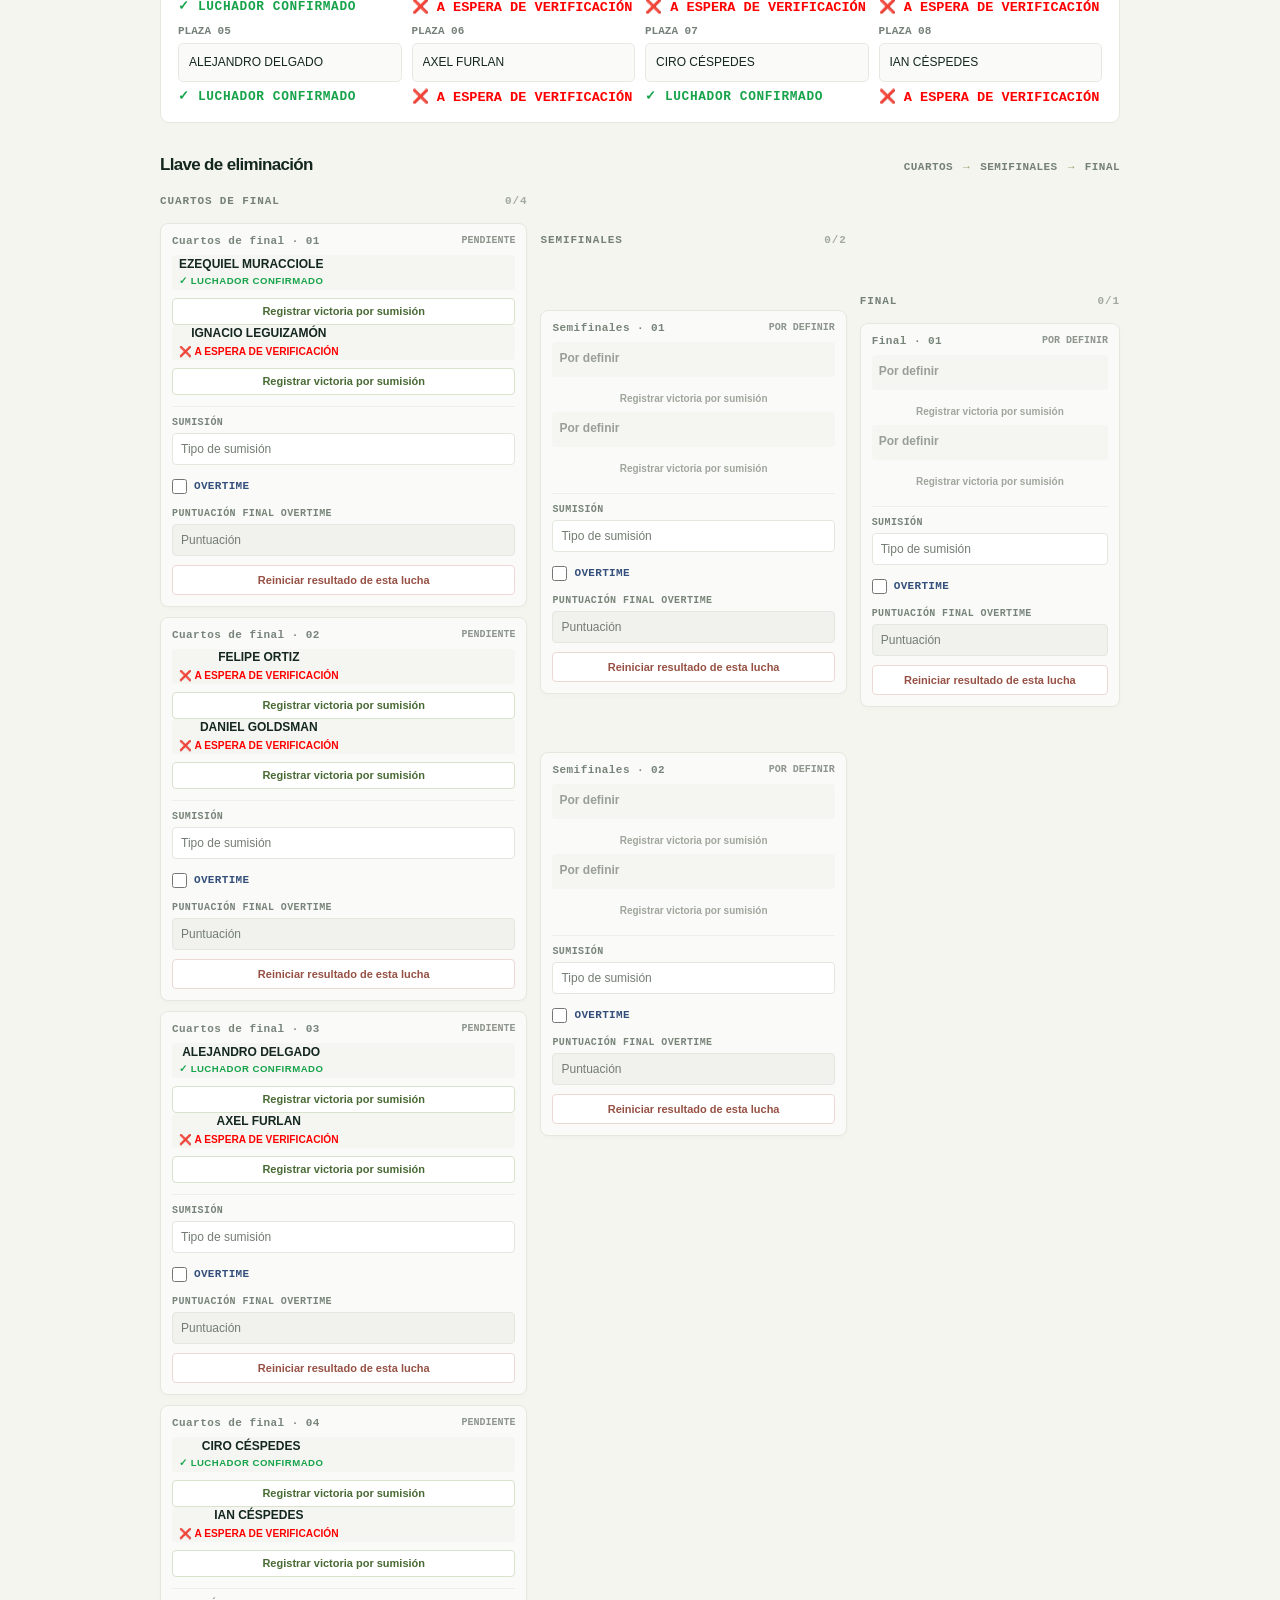
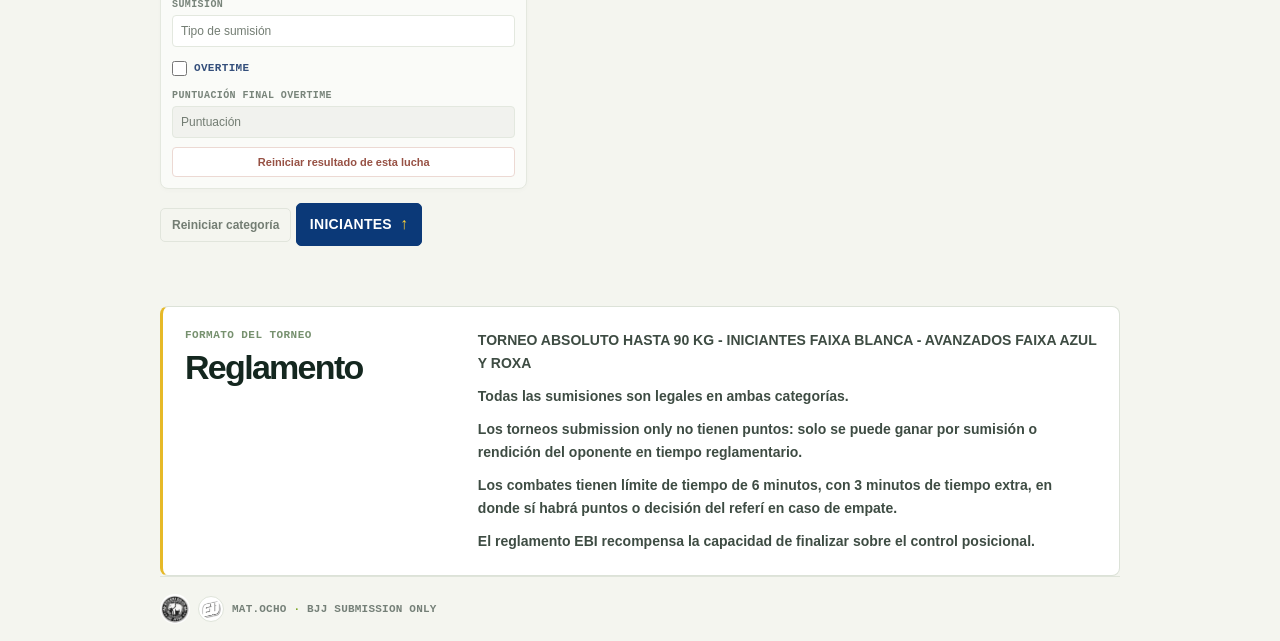
==== commit d6f88c5c: "Merge latest main and correct participant roster Co-authored-by: Copilot App <223556219+Copilot@user" ====
--- a/index.html
+++ b/index.html
@@ -7,10 +7,10 @@
     <meta name="description" content="Llaves y resultados de un torneo de Brazilian Jiu-Jitsu submission only.">
     <title>Torneo Submission Only | BJJ</title>
     <link rel="stylesheet" href="./styles.css?v=20261017-participant-status">
-    <script src="./app.js?v=20261017-ezequiel-muracciole-confirmed" defer></script>
+    <script src="./app.js?v=20261020-roster-corrections" defer></script>
   </head>
   <body>
-    <header class="topbar">
+    <header class="topbar brand-center">
       <a class="brand" href="#inicio" aria-label="Inicio del torneo">
         <img class="brand-logo" src="./assets/etakki-monogram.png" alt="">
         <span>MAT<span class="brand-dot">.</span>OCHO</span>
--- a/styles.css
+++ b/styles.css
@@ -1371,4 +1371,7 @@
     scroll-behavior: auto !important;
     transition-duration: 0.01ms !important;
   }
-}
+  .topbar.brand-center {
+  justify-content: center;
+}
+}
